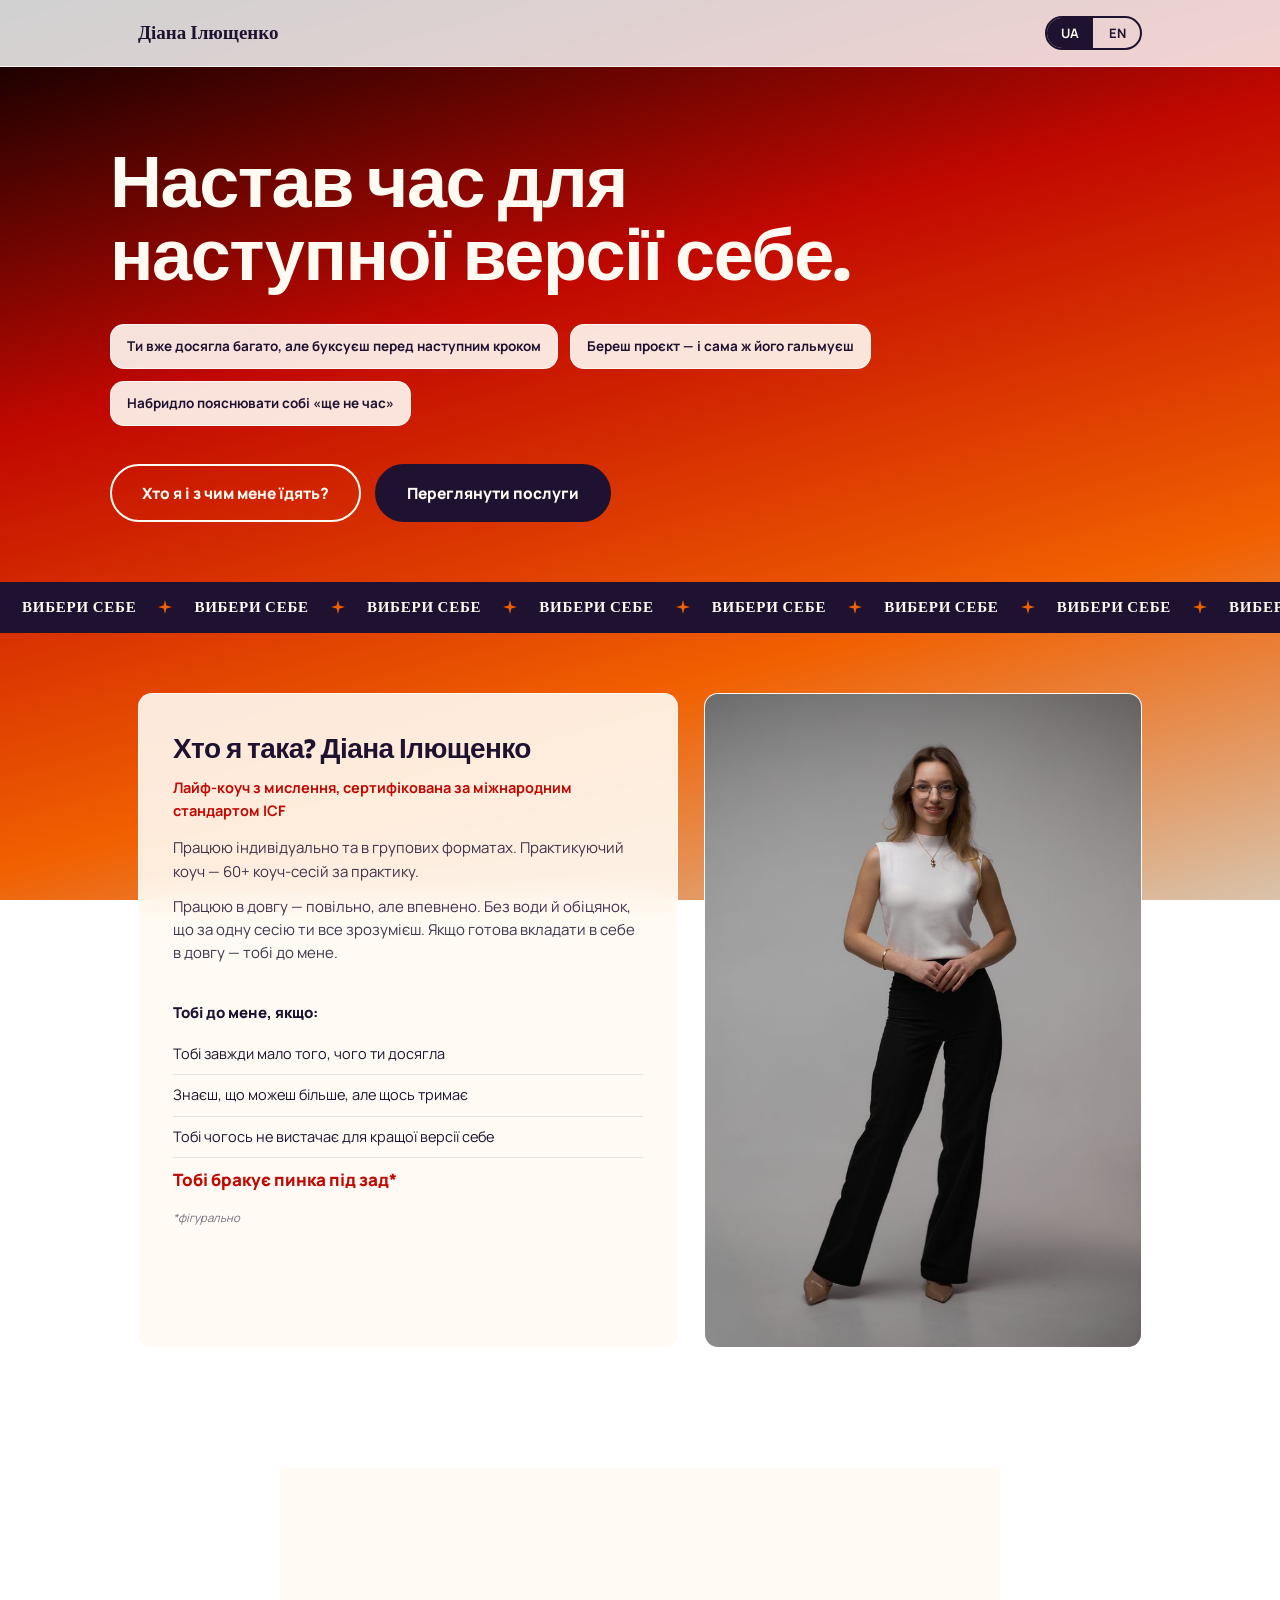
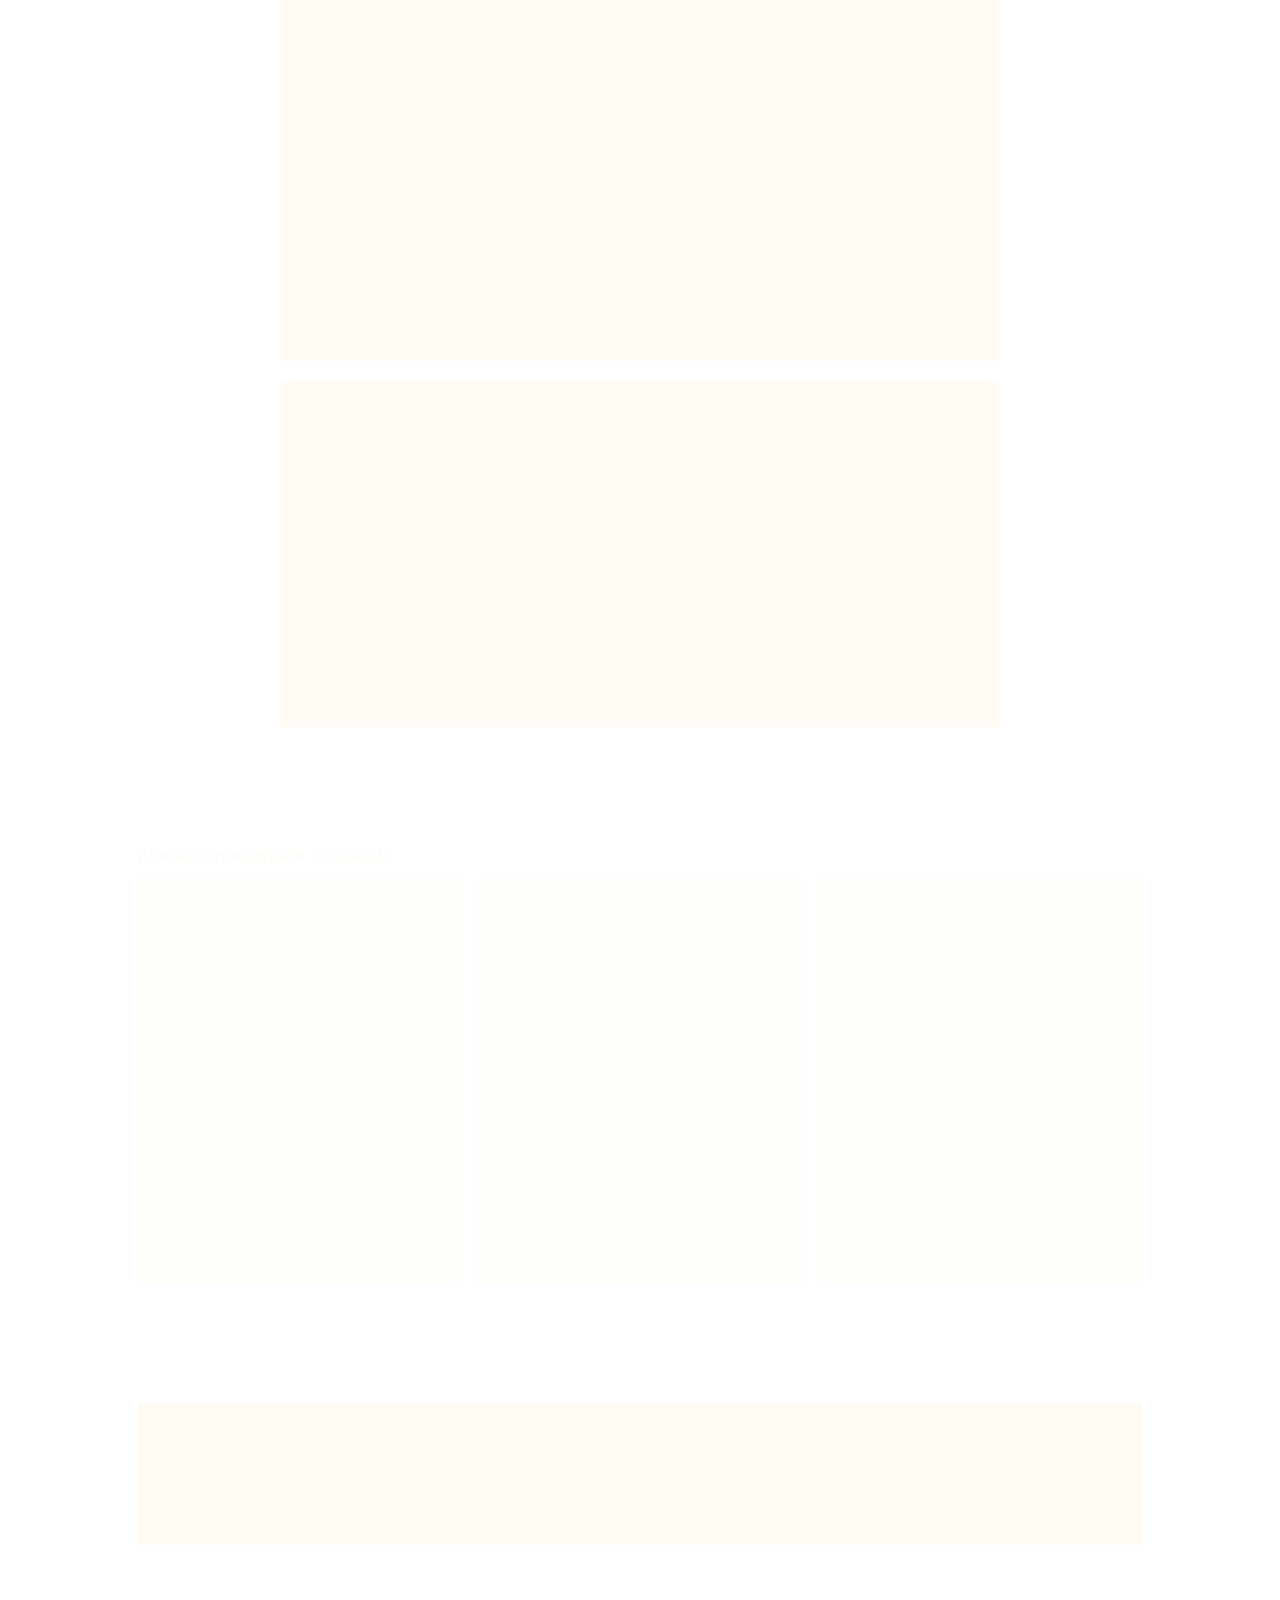
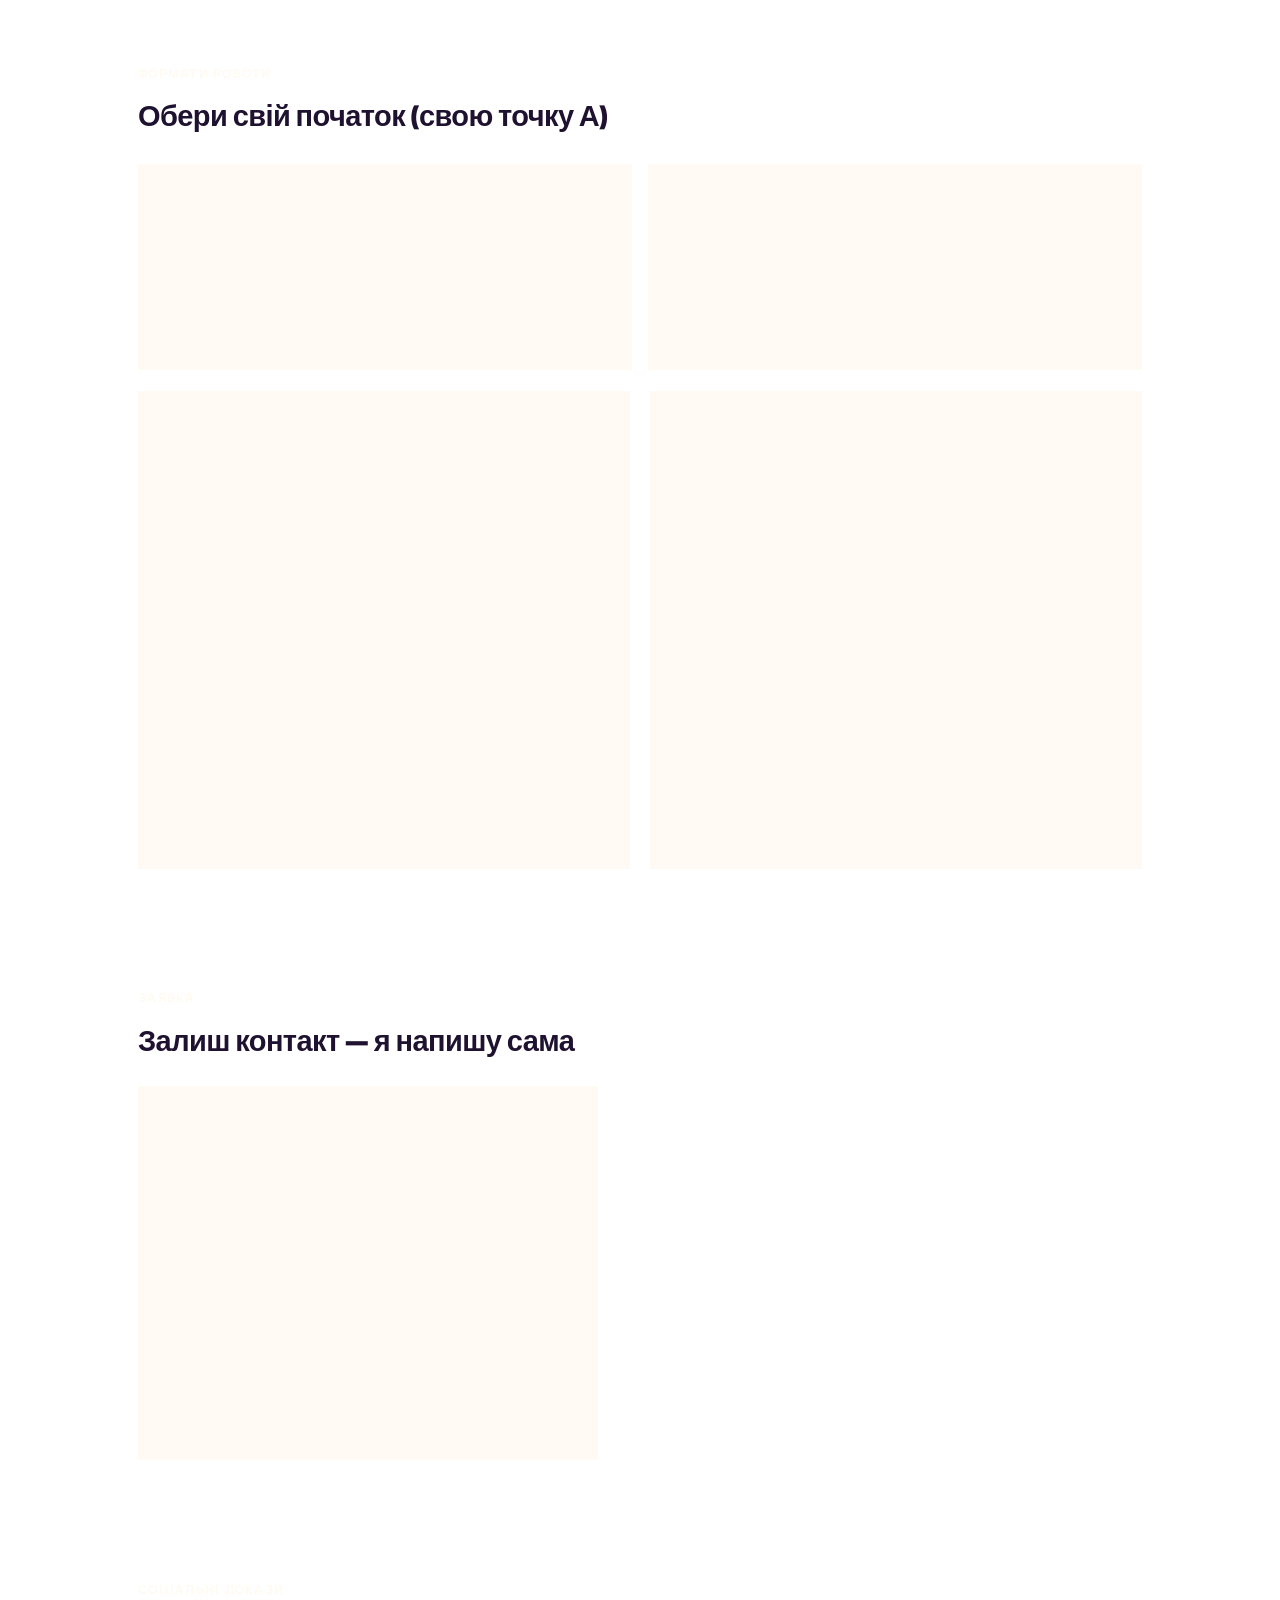
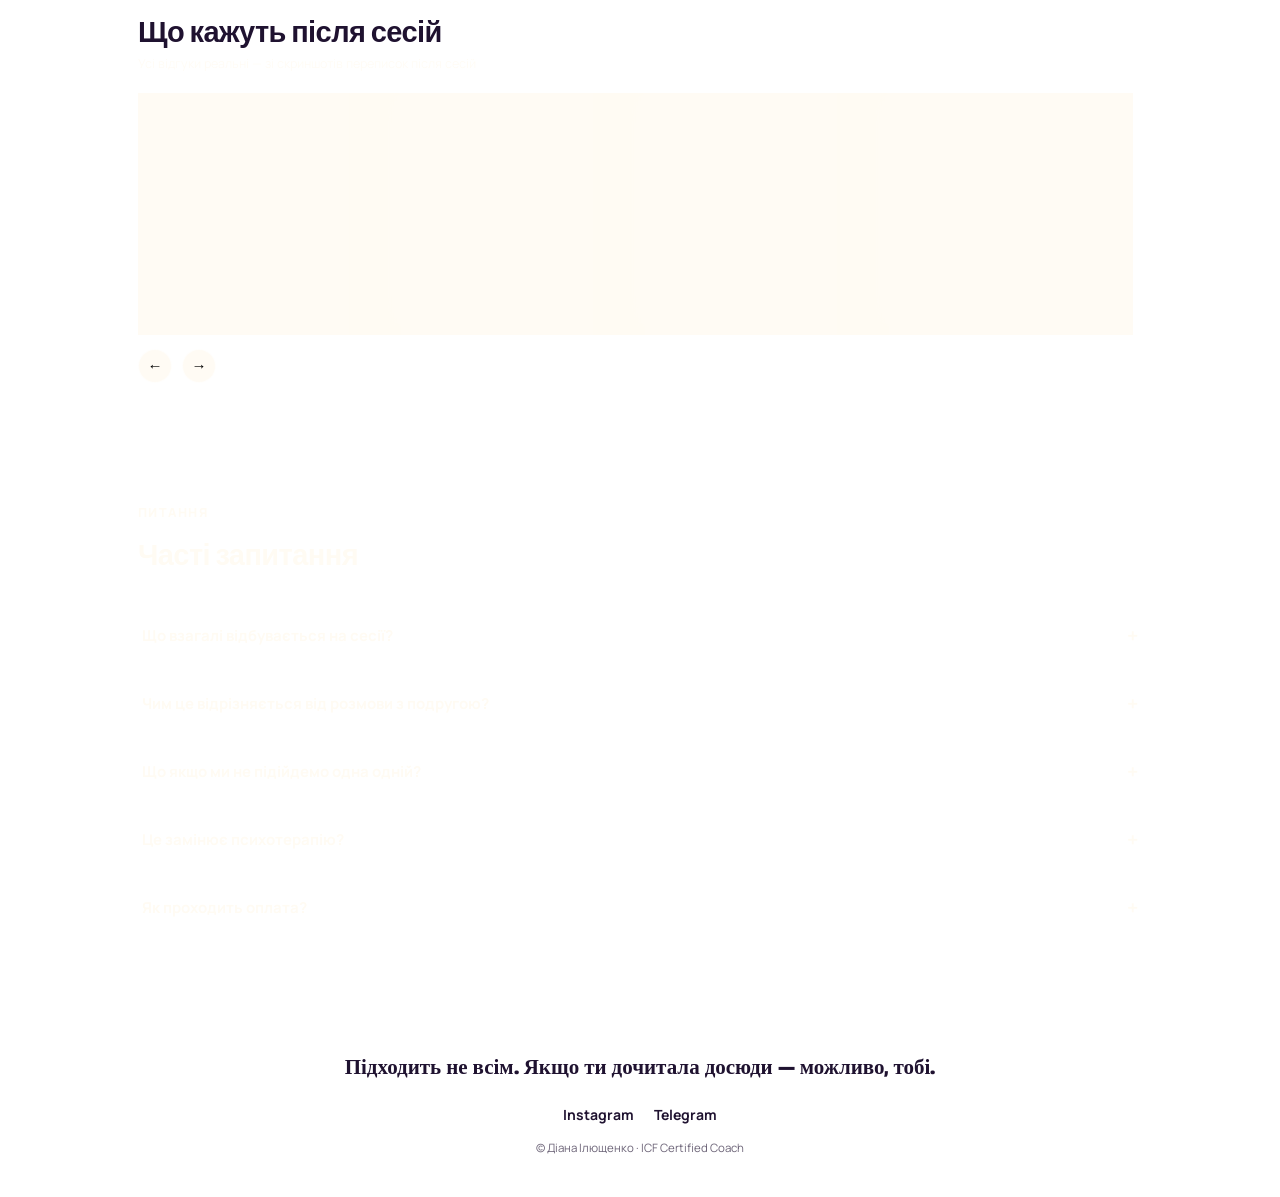
==== index.html @ f5b94561 "Add files via upload" ====
<!DOCTYPE html>
<html lang="uk">
<head>
<meta charset="UTF-8">
<meta name="viewport" content="width=device-width, initial-scale=1.0">
<title>Діана Ілющенко — лайф-коуч (ICF) | коучинг мислення</title>
<meta name="description" content="Діана Ілющенко — сертифікований за стандартом ICF лайф-коуч з мислення. Персональні сесії та майстермайнди онлайн. Настав час для наступної версії себе.">
<link rel="canonical" href="https://dianailiushchenko.com/">
<meta property="og:type" content="website">
<meta property="og:title" content="Діана Ілющенко — лайф-коуч (ICF)">
<meta property="og:description" content="Коучинг мислення. Персональні сесії та майстермайнди онлайн. Настав час для наступної версії себе.">
<meta property="og:url" content="https://dianailiushchenko.com/">
<meta property="og:image" content="https://dianailiushchenko.com/images/diana.jpg">
<meta property="og:locale" content="uk_UA">
<meta name="twitter:card" content="summary_large_image">
<link rel="icon" href="data:image/svg+xml,%3Csvg xmlns='http://www.w3.org/2000/svg' viewBox='0 0 100 100'%3E%3Crect width='100' height='100' rx='22' fill='%23E85002'/%3E%3Ctext x='50' y='68' font-family='Georgia,serif' font-size='58' font-weight='700' fill='%23FFFBF3' text-anchor='middle'%3ED%3C/text%3E%3C/svg%3E">
<link rel="preconnect" href="https://fonts.googleapis.com">
<link rel="preconnect" href="https://fonts.gstatic.com" crossorigin>
<link href="https://fonts.googleapis.com/css2?family=Bricolage+Grotesque:opsz,wght@12..96,500;12..96,700;12..96,800&family=Manrope:wght@400;500;600;700;800&family=Caveat:wght@600&display=swap" rel="stylesheet">
<link rel="stylesheet" href="style.css?v=1">

<!-- ============ Google Analytics 4 ============
     Заміни G-XXXXXXXXXX на свій Measurement ID (див. README.md), потім прибери огортання коментарем. -->
<!--
<script async src="https://www.googletagmanager.com/gtag/js?id=G-XXXXXXXXXX"></script>
<script>
  window.dataLayer = window.dataLayer || [];
  function gtag(){dataLayer.push(arguments);}
  gtag('js', new Date());
  gtag('config', 'G-XXXXXXXXXX');
</script>
-->
</head>
<body>
<div class="bg-fixed"></div>

<header>
  <nav>
    <div class="logo">Діана Ілющенко</div>
    <div class="lang-toggle">
      <button data-lang="ua" class="active">UA</button>
      <button data-lang="en">EN</button>
    </div>
  </nav>
</header>

<section class="hero">
  <div class="hero-inner">
    <h1 class="hero-title" data-i18n="heroTitle"></h1>
    <div class="sticker-row">
      <div class="sticker glass" data-i18n="stick1"></div>
      <div class="sticker glass" data-i18n="stick2"></div>
      <div class="sticker glass" data-i18n="stick3"></div>
    </div>
    <div class="cta-row">
      <a href="#about" class="cta ghost" data-i18n="heroCtaGhost"></a>
      <a href="#pricing" class="cta" data-i18n="heroCta"></a>
    </div>
  </div>
</section>

<div class="marquee">
  <div class="marquee-track">
    <span>ВИБЕРИ СЕБЕ</span><svg class="dot" viewBox="0 0 20 20"><path d="M10 0L12 8L20 10L12 12L10 20L8 12L0 10L8 8Z" fill="currentColor"/></svg><span>ВИБЕРИ СЕБЕ</span><svg class="dot" viewBox="0 0 20 20"><path d="M10 0L12 8L20 10L12 12L10 20L8 12L0 10L8 8Z" fill="currentColor"/></svg><span>ВИБЕРИ СЕБЕ</span><svg class="dot" viewBox="0 0 20 20"><path d="M10 0L12 8L20 10L12 12L10 20L8 12L0 10L8 8Z" fill="currentColor"/></svg><span>ВИБЕРИ СЕБЕ</span><svg class="dot" viewBox="0 0 20 20"><path d="M10 0L12 8L20 10L12 12L10 20L8 12L0 10L8 8Z" fill="currentColor"/></svg><span>ВИБЕРИ СЕБЕ</span><svg class="dot" viewBox="0 0 20 20"><path d="M10 0L12 8L20 10L12 12L10 20L8 12L0 10L8 8Z" fill="currentColor"/></svg><span>ВИБЕРИ СЕБЕ</span><svg class="dot" viewBox="0 0 20 20"><path d="M10 0L12 8L20 10L12 12L10 20L8 12L0 10L8 8Z" fill="currentColor"/></svg>
    <span>ВИБЕРИ СЕБЕ</span><svg class="dot" viewBox="0 0 20 20"><path d="M10 0L12 8L20 10L12 12L10 20L8 12L0 10L8 8Z" fill="currentColor"/></svg><span>ВИБЕРИ СЕБЕ</span><svg class="dot" viewBox="0 0 20 20"><path d="M10 0L12 8L20 10L12 12L10 20L8 12L0 10L8 8Z" fill="currentColor"/></svg><span>ВИБЕРИ СЕБЕ</span><svg class="dot" viewBox="0 0 20 20"><path d="M10 0L12 8L20 10L12 12L10 20L8 12L0 10L8 8Z" fill="currentColor"/></svg><span>ВИБЕРИ СЕБЕ</span><svg class="dot" viewBox="0 0 20 20"><path d="M10 0L12 8L20 10L12 12L10 20L8 12L0 10L8 8Z" fill="currentColor"/></svg><span>ВИБЕРИ СЕБЕ</span><svg class="dot" viewBox="0 0 20 20"><path d="M10 0L12 8L20 10L12 12L10 20L8 12L0 10L8 8Z" fill="currentColor"/></svg><span>ВИБЕРИ СЕБЕ</span><svg class="dot" viewBox="0 0 20 20"><path d="M10 0L12 8L20 10L12 12L10 20L8 12L0 10L8 8Z" fill="currentColor"/></svg>
  </div>

</div>

<section id="about">
  <div class="wrap about-grid">
    <div class="about-card glass reveal">
      <h2 data-i18n="aboutTitle"></h2>
      <div class="role" data-i18n="aboutRole"></div>
      <p data-i18n="aboutBody1"></p>
      <p data-i18n="aboutBody2"></p>
      <div class="who-intro" data-i18n="whoIntro"></div>
      <ul class="who-list">
        <li data-i18n="who1"></li>
        <li data-i18n="who2"></li>
        <li data-i18n="who3"></li>
        <li class="who-punch" data-i18n="who4"></li>
      </ul>
      <div class="who-footnote" data-i18n="whoFootnote"></div>
    </div>
    <div class="photo-frame glass reveal"><img loading="lazy" src="images/diana.jpg" alt="Діана Ілющенко"></div>
  </div>
</section>

<section>
  <div class="wrap">
    <div class="manifesto glass reveal">
      <div class="label" data-i18n="manifestoLabel"></div>
      <p data-i18n="manifestoP1"></p>
      <p data-i18n="manifestoP2"></p>
      <p data-i18n="manifestoP3"></p>
      <p class="q" data-i18n="manifestoQ"></p>
      <div class="cta-wrap"><a href="#pricing" class="cta" data-i18n="manifestoCta"></a></div>
    </div>
    <div class="manifesto glass reveal" style="margin-top:20px;">
      <div class="label" data-i18n="mmManifestoLabel"></div>
      <p data-i18n="mmManifestoP1"></p>
      <p class="q" data-i18n="mmManifestoQ"></p>
      <div class="cta-wrap"><a href="#pricing" class="cta" data-i18n="mmManifestoCta"></a></div>
    </div>
  </div>
</section>

<section>
  <div class="wrap">
    <div class="kicker on-gradient reveal" data-i18n="benefitsKicker"></div>
    <div class="benefit-grid">
      <div class="benefit glass reveal">
        <div class="benefit-photo"><img class="benefit-photo-inner" loading="lazy" src="images/benefit-1.jpg" alt=""></div>
        <div class="benefit-text"><h3 data-i18n="b1Title"></h3><p data-i18n="b1Body"></p></div>
      </div>
      <div class="benefit glass reveal">
        <div class="benefit-photo"><img class="benefit-photo-inner" loading="lazy" src="images/benefit-2.jpg" alt=""></div>
        <div class="benefit-text"><h3 data-i18n="b2Title"></h3><p data-i18n="b2Body"></p></div>
      </div>
      <div class="benefit glass reveal">
        <div class="benefit-photo"><img class="benefit-photo-inner" loading="lazy" src="images/benefit-3.jpg" alt=""></div>
        <div class="benefit-text"><h3 data-i18n="b3Title"></h3><p data-i18n="b3Body"></p></div>
      </div>
    </div>
  </div>
</section>

<section>
  <div class="wrap">
    <div class="stat-block glass reveal">
      <div class="stat-num">87%</div>
      <div>
        <div class="stat-text" data-i18n="statText"></div>
        <a class="stat-source" data-i18n="statSource" href="https://coachingfederation.org/blog/coaching-statistics-the-roi-of-coaching-in-2024/" target="_blank" rel="noopener"></a>
      </div>
    </div>
  </div>
</section>

<section id="pricing">
  <div class="wrap">
    <div class="kicker on-gradient reveal" data-i18n="offersKicker"></div>
    <h2 class="reveal" style="font-size:29px;margin-bottom:24px;color:var(--ink);" data-i18n="offersTitle"></h2>

    <div class="banner-row">
      <div class="intro-banner glass reveal">
        <span class="tier-badge" data-i18n="hotBadge"></span>
        <div class="big"><span class="old-price">$100</span><span class="today-price" data-i18n="sessionHotPrice"></span></div>
        <div class="small" data-i18n="introSmall"></div>
        <div class="banner-btns">
          <a href="https://secure.wayforpay.com/button/bca2d282b2a4a" target="_blank" class="cta" style="padding:11px 20px;font-size:13.5px;" data-i18n="payCta"></a>
          <a href="https://t.me/Diana_Iliushchenko?text=Привіт!%20Хочу%20записатись%20на%20персональну%20сесію" target="_blank" class="cta ghost" style="padding:11px 20px;font-size:13.5px;border-color:var(--ink);color:var(--ink);" data-i18n="tgCta"></a>
        </div>
      </div>
      <div class="intro-banner glass reveal">
        <span class="tier-badge" data-i18n="hotBadge"></span>
        <div class="big"><span class="old-price">$35</span><span class="today-price" data-i18n="mmHotPrice"></span></div>
        <div class="small" data-i18n="mmIntroSmall"></div>
        <div class="banner-btns">
          <a href="https://secure.wayforpay.com/button/be2de0bc85c21" target="_blank" class="cta" style="padding:11px 20px;font-size:13.5px;" data-i18n="payCta"></a>
          <a href="https://t.me/Diana_Iliushchenko?text=Привіт!%20Хочу%20приєднатись%20до%20майстермайнду" target="_blank" class="cta ghost" style="padding:11px 20px;font-size:13.5px;border-color:var(--ink);color:var(--ink);" data-i18n="tgCta"></a>
        </div>
      </div>
    </div>

    <div class="offers">
      <div class="card glass reveal">
        <h3 data-i18n="sessionTitle"></h3>
        <div class="price" data-i18n="sessionPrice"></div>
        <p class="desc" data-i18n="sessionDesc"></p>
        <ul><li data-i18n="sessionLi1"></li></ul>
        <div class="kicker" style="margin-bottom:6px;" data-i18n="tariffsLabel"></div>
        <div class="tier-list">
          <div class="tier-row"><div class="lbl" data-i18n="tier1Label"></div><div class="v"><span class="amt">$100</span></div></div>
          <div class="tier-row"><div class="lbl" data-i18n="tier2Label"></div><div class="v"><span class="amt">$75</span><span class="save" data-i18n="save60"></span></div></div>
          <div class="tier-row"><div class="lbl" data-i18n="tier3Label"></div><div class="v"><span class="amt">$67</span><span class="save" data-i18n="save3m"></span></div></div>
        </div>
        <a href="#apply" class="cta" data-i18n="sessionCta"></a>
      </div>
      <div class="card glass reveal">
        <h3 data-i18n="mmTitle"></h3>
        <div class="price" data-i18n="mmPrice"></div>
        <p class="desc" data-i18n="mmDesc"></p>
        <ul><li data-i18n="mmLi1"></li><li data-i18n="mmLi2"></li></ul>
        <div class="kicker" style="margin-bottom:6px;" data-i18n="mmTariffsLabel"></div>
        <div class="tier-list">
          <div class="tier-row"><div class="lbl" data-i18n="mmTier1Label"></div><div class="v"><span class="amt">$35</span></div></div>
          <div class="tier-row"><div class="lbl" data-i18n="mmTier2Label"></div><div class="v"><span class="amt">$30</span><span class="save" data-i18n="mmSave"></span></div></div>
        </div>
        <a href="#apply" class="cta" data-i18n="mmCta"></a>
      </div>
    </div>
  </div>
</section>

<section id="apply">
  <div class="wrap">
    <div class="kicker on-gradient reveal" data-i18n="applyKicker"></div>
    <h2 class="reveal" style="font-size:29px;margin-bottom:22px;color:var(--ink);" data-i18n="applyTitle"></h2>
    <div class="glass reveal" style="padding:32px;max-width:460px;" id="applyWrap">
      <form id="applyForm">
        <div class="field-group"><label data-i18n="fieldName"></label><input type="text" id="fName" required placeholder="Ім'я та прізвище"></div>
        <div class="field-group"><label data-i18n="fieldPhone"></label><input type="tel" id="fPhone" required placeholder="+380..."></div>
        <div class="field-group"><label data-i18n="fieldTg"></label><input type="text" id="fTg" required placeholder="@username"></div>
        <button type="submit" class="cta" style="width:100%;text-align:center;display:block;box-sizing:border-box;border:none;cursor:pointer;" data-i18n="applySubmit"></button>
      </form>
      <div id="applyThanks" style="display:none;text-align:center;padding:20px 0;">
        <div style="font-size:20px;font-weight:800;margin-bottom:8px;" data-i18n="thanksTitle"></div>
        <div style="font-size:14px;opacity:.8;" data-i18n="thanksBody"></div>
      </div>
    </div>
  </div>
</section>

<section>
  <div class="wrap">
    <div class="kicker on-gradient reveal" data-i18n="testiKicker"></div>
    <h2 class="reveal" style="font-size:29px;margin-bottom:8px;color:var(--ink);" data-i18n="testiTitle"></h2>
    <div class="testi-note" data-i18n="testiNote"></div>
    <div class="testi-scroll" id="testiScroll">
      <div class="testi-card reveal"><div class="stars">★★★★★</div><div class="quote" data-i18n="q1"></div><div class="verified" data-i18n="verified"></div></div>
      <div class="testi-card reveal"><div class="stars">★★★★★</div><div class="quote" data-i18n="q2"></div><div class="verified" data-i18n="verified"></div></div>
      <div class="testi-card reveal"><div class="stars">★★★★★</div><div class="quote" data-i18n="q3"></div><div class="verified" data-i18n="verified"></div></div>
      <div class="testi-card reveal"><div class="stars">★★★★★</div><div class="quote" data-i18n="q4"></div><div class="verified" data-i18n="verified"></div></div>
      <div class="testi-card reveal"><div class="stars">★★★★★</div><div class="quote" data-i18n="q5"></div><div class="verified" data-i18n="verified"></div></div>
      <div class="testi-card reveal"><div class="stars">★★★★★</div><div class="quote" data-i18n="q6"></div><div class="verified" data-i18n="verified"></div></div>
    </div>
    <div class="testi-nav">
      <button id="testiPrev">←</button>
      <button id="testiNext">→</button>
    </div>
  </div>
</section>

<section>
  <div class="wrap">
    <div class="kicker on-gradient reveal" data-i18n="faqKicker"></div>
    <h2 class="reveal" style="font-size:29px;margin-bottom:22px;color:var(--paper);" data-i18n="faqTitle"></h2>
    <div class="faq-item reveal"><div class="faq-q"><span data-i18n="faq1q"></span><span class="faq-plus">+</span></div><div class="faq-a" data-i18n="faq1a"></div></div>
    <div class="faq-item reveal"><div class="faq-q"><span data-i18n="faq2q"></span><span class="faq-plus">+</span></div><div class="faq-a" data-i18n="faq2a"></div></div>
    <div class="faq-item reveal"><div class="faq-q"><span data-i18n="faq3q"></span><span class="faq-plus">+</span></div><div class="faq-a" data-i18n="faq3a"></div></div>
    <div class="faq-item reveal"><div class="faq-q"><span data-i18n="faq4q"></span><span class="faq-plus">+</span></div><div class="faq-a" data-i18n="faq4a"></div></div>
    <div class="faq-item reveal"><div class="faq-q"><span data-i18n="faq5q"></span><span class="faq-plus">+</span></div><div class="faq-a" data-i18n="faq5a"></div></div>
  </div>
</section>

<footer>
  <div class="wrap">
    <div class="footer-line" data-i18n="footerLine"></div>
    <div class="footer-links">
      <a href="https://instagram.com/diana.iliushchenko_" target="_blank">Instagram</a>
      <a href="#" data-i18n="footerTelegram"></a>
    </div>
    <div class="footer-small" data-i18n="footerSmall"></div>
  </div>
</footer>

<script src="script.js?v=1" defer></script>
</body>
</html>
---- style.css ----
:root{
    --orange:#E85002; --orange2:#F16001; --deep-red:#C10801; --sand:#D9C3AB;
    --ink:#1F1230; --paper:#FFFBF3;
    --glass:rgba(255,251,243,0.90); --glass-border:rgba(255,255,255,0.7);
    --rose-deep:#C10801;
  }
  *{box-sizing:border-box;margin:0;padding:0;}
  html{scroll-behavior:smooth;}
  body{
    color:var(--ink);font-family:'Manrope',sans-serif;line-height:1.55;position:relative;
  }
  h1,h2,h3,.display{font-family:'Bricolage Grotesque',sans-serif;font-weight:800;letter-spacing:-0.02em;}
  .hand{font-family:'Caveat',cursive;font-weight:600;}
  .wrap{max-width:1060px;margin:0 auto;padding:0 28px;}
  a{color:inherit;text-decoration:none;}
  .glass{background:var(--glass);backdrop-filter:blur(18px);-webkit-backdrop-filter:blur(18px);border:1px solid var(--glass-border);border-radius:14px;}

  header{position:sticky;top:0;z-index:60;background:rgba(255,255,255,.82);backdrop-filter:blur(10px);border-bottom:1px solid var(--glass-border);}
  nav{display:flex;align-items:center;justify-content:space-between;padding:16px 28px;max-width:1060px;margin:0 auto;}
  .logo{font-family:'Bricolage Grotesque';font-size:19px;font-weight:800;}
  .lang-toggle{display:flex;gap:2px;border:2px solid var(--ink);border-radius:20px;overflow:hidden;}
  .lang-toggle button{background:none;border:none;font-family:'Manrope';font-size:13px;font-weight:700;padding:6px 14px;cursor:pointer;color:var(--ink);}
  .lang-toggle button.active{background:var(--ink);color:var(--paper);}

  section{padding:60px 0;}
  .kicker{font-size:12.5px;letter-spacing:.1em;text-transform:uppercase;color:var(--rose-deep);font-weight:800;margin-bottom:12px;}
  .kicker.on-gradient{color:var(--paper);}
  .bg-fixed{position:fixed;inset:0;z-index:-1;
    background:linear-gradient(165deg,#000000 0%,var(--deep-red) 35%,var(--orange2) 70%,var(--sand) 100%);}
  .reveal{opacity:0;transform:translateY(20px);transition:opacity .6s ease,transform .6s ease;}
  .reveal.in{opacity:1;transform:translateY(0);}

  .hero{padding:80px 28px 60px;position:relative;overflow:hidden;}
  .hero-inner{max-width:1060px;margin:0 auto;}
  h1.hero-title{color:#FFF6FA;color:var(--paper);font-size:clamp(40px,7.5vw,72px);line-height:1.02;max-width:760px;opacity:0;animation:rise .7s .1s forwards;}
  .sticker-row{display:flex;flex-wrap:wrap;gap:12px;margin-top:30px;opacity:0;animation:rise .7s .3s forwards;}
  .sticker{padding:11px 16px;font-weight:700;font-size:13.5px;color:var(--ink);}
  .cta-row{display:flex;align-items:center;gap:14px;margin-top:38px;flex-wrap:wrap;opacity:0;animation:rise .7s .45s forwards;}
  .cta{display:inline-block;background:var(--ink);color:var(--paper);padding:15px 30px;border-radius:30px;font-weight:800;font-size:15.5px;border:2px solid var(--ink);transition:.2s;}
  .cta:hover{background:var(--paper);color:var(--ink);}
  .cta.ghost{background:transparent;color:var(--paper);border-color:var(--paper);}
  .cta.ghost:hover{background:var(--paper);color:var(--ink);}
  @keyframes rise{from{opacity:0;transform:translateY(14px);}to{opacity:1;transform:translateY(0);}}

  .about-grid{display:grid;grid-template-columns:1.05fr 0.85fr;gap:26px;}
  .about-card{padding:34px;}
  .about-card h2{font-size:28px;margin-bottom:6px;}
  .about-card .role{font-weight:700;color:var(--rose-deep);font-size:14.5px;margin-bottom:14px;}
  .about-card p{color:var(--ink);opacity:.85;font-size:15px;margin-bottom:12px;}
  .who-intro{font-weight:800;font-size:15px;margin-top:36px;margin-bottom:10px;}
  .who-list{list-style:none;}
  .who-list li{font-size:14.5px;padding:9px 0;border-top:1px solid rgba(31,18,48,.1);}
  .who-list li:first-child{border-top:none;}
  .who-list li.who-punch{font-size:17px;font-weight:800;color:var(--rose-deep);}
  .who-footnote{font-size:11.5px;opacity:.6;margin-top:6px;font-style:italic;}
  .photo-frame{overflow:hidden;}
  .photo-frame img{width:100%;height:100%;object-fit:cover;object-position:center 12%;display:block;}

  .manifesto{padding:40px;max-width:720px;margin:0 auto;}
  .manifesto .label{font-weight:800;font-size:13.5px;text-transform:uppercase;letter-spacing:.08em;color:var(--rose-deep);margin-bottom:16px;}
  .manifesto p{font-size:18px;line-height:1.65;max-width:640px;}
  .manifesto p + p{margin-top:14px;}
  .manifesto strong{color:var(--rose-deep);}
  .manifesto .q{font-family:'Bricolage Grotesque';font-weight:700;font-size:23px;color:var(--rose-deep);margin-top:18px;}
  .manifesto .cta-wrap{text-align:center;margin-top:24px;}

  .benefit-grid{display:grid;grid-template-columns:repeat(3,1fr);gap:16px;}
  .marquee{background:var(--ink);overflow:hidden;padding:14px 0;}
  .marquee-track{display:flex;align-items:center;width:max-content;animation:marqueeMove 70s linear infinite;}
  .marquee-track span{color:var(--paper);font-family:'Bricolage Grotesque';font-weight:800;font-size:15px;text-transform:uppercase;letter-spacing:.05em;padding:0 22px;white-space:nowrap;}
  .marquee-track .dot{width:14px;height:14px;color:var(--orange2);flex-shrink:0;}
  @keyframes marqueeMove{from{transform:translateX(0);}to{transform:translateX(-50%);}}

  .benefit{padding:0;overflow:hidden;position:relative;}
  .benefit-photo{aspect-ratio:4/5;overflow:hidden;position:relative;background:rgba(255,255,255,.4);}
  .benefit-photo::after{content:'';position:absolute;inset:0;background:linear-gradient(to top,rgba(15,10,8,.94) 0%,rgba(15,10,8,.65) 55%,transparent 88%);}
  .benefit-photo-inner{position:absolute;inset:-15% 0;width:100%;height:130%;object-fit:cover;display:block;z-index:0;}
  .benefit-text{position:absolute;left:0;right:0;bottom:0;padding:18px 20px 20px;z-index:1;}
  .benefit-text h3{font-size:18px;margin-bottom:6px;color:var(--paper);}
  .benefit-text p{font-size:13px;color:var(--paper);opacity:.92;}

  .testi-card{flex-shrink:0;width:230px;background:var(--glass);backdrop-filter:blur(14px);border:1px solid var(--glass-border);border-radius:14px;padding:22px;box-shadow:0 8px 22px rgba(0,0,0,.15);scroll-snap-align:start;display:flex;flex-direction:column;}
  .testi-card .stars{color:var(--rose-deep);font-size:14px;margin-bottom:10px;letter-spacing:2px;}
  .testi-card .quote{font-size:13.5px;line-height:1.55;color:var(--ink);flex:1;}
  .testi-card .verified{font-size:10.5px;opacity:.6;margin-top:14px;font-weight:700;text-transform:uppercase;letter-spacing:.04em;}
  .testi-note{font-size:12.5px;opacity:.8;margin:-10px 0 20px;color:var(--paper);}
  .old-price{text-decoration:line-through;opacity:.55;font-size:15px;margin-right:8px;}
  .today-price{color:var(--deep-red);font-weight:800;}
  .banner-btns{display:flex;gap:10px;margin-top:14px;flex-wrap:wrap;}

  .faq-item{border-top:1px solid rgba(255,255,255,.3);padding:18px 4px;}
  .faq-item:first-child{border-top:none;}
  .faq-q{display:flex;justify-content:space-between;align-items:center;cursor:pointer;font-weight:700;font-size:15px;color:var(--paper);gap:14px;}
  .faq-plus{font-size:20px;color:var(--paper);transition:transform .3s;flex-shrink:0;}
  .faq-item.open .faq-plus{transform:rotate(45deg);}
  .faq-a{max-height:0;overflow:hidden;transition:max-height .35s ease;font-size:14px;line-height:1.6;color:var(--paper);opacity:.85;}
  .faq-item.open .faq-a{max-height:200px;margin-top:12px;}

  .stat-block{display:flex;align-items:center;gap:28px;padding:34px 38px;flex-wrap:wrap;}
  .stat-num{font-family:'Bricolage Grotesque';font-size:64px;font-weight:800;color:var(--rose-deep);line-height:1;}
  .stat-text{font-size:15px;max-width:420px;}
  .stat-source{font-size:11.5px;opacity:.75;margin-top:4px;text-decoration:underline;cursor:pointer;}

  .banner-row{display:grid;grid-template-columns:1fr 1fr;gap:16px;margin-bottom:22px;}
  .intro-banner{padding:22px 26px;}
  .intro-banner .big{font-family:'Bricolage Grotesque';font-weight:800;font-size:28px;}
  .intro-banner .small{opacity:.75;font-size:12.5px;margin-top:3px;line-height:1.4;}
  .tier-badge{font-size:11px;font-weight:800;text-transform:uppercase;letter-spacing:.06em;background:var(--ink);color:var(--paper);padding:4px 10px;border-radius:12px;display:inline-block;margin-bottom:8px;}

  .offers{display:grid;grid-template-columns:1fr 1fr;gap:20px;}
  .card{padding:28px;}
  .card h3{font-size:21px;margin-bottom:6px;}
  .price{font-size:15px;color:var(--rose-deep);font-weight:800;margin-bottom:14px;}
  .card p.desc{opacity:.8;font-size:14px;margin-bottom:16px;}
  .card ul{list-style:none;margin-bottom:18px;}
  .card li{font-size:13.5px;opacity:.8;padding-left:16px;position:relative;margin-bottom:6px;}
  .card li::before{content:'—';position:absolute;left:0;color:var(--rose-deep);}
  .card .cta{padding:12px 22px;font-size:14px;}
  .tier-list{margin-bottom:18px;}
  .tier-row{display:flex;justify-content:space-between;align-items:flex-start;padding:10px 0;border-top:1px solid rgba(31,18,48,.1);}
  .tier-row:first-child{border-top:none;}
  .tier-row .lbl{font-size:13px;font-weight:700;}
  .tier-row .lbl em{display:block;font-style:normal;font-weight:500;opacity:.6;font-size:11.5px;}
  .tier-row .v{text-align:right;}
  .tier-row .v .amt{font-family:'Bricolage Grotesque';font-weight:800;font-size:17px;color:var(--rose-deep);}
  .tier-row .v .save{display:block;font-size:10.5px;opacity:.65;}

  .field-group{margin-bottom:16px;}
  .field-group label{display:block;font-size:12.5px;font-weight:700;margin-bottom:6px;opacity:.7;}
  .field-group input{width:100%;padding:12px 14px;border-radius:8px;border:1px solid rgba(31,18,48,.15);background:rgba(255,255,255,.6);font-family:'Manrope';font-size:14px;color:var(--ink);}
  .field-group input::placeholder{color:rgba(31,18,48,.4);}
  .apply-note{font-size:11.5px;opacity:.6;margin-top:14px;text-align:center;line-height:1.5;}

  .testi-scroll{display:flex;gap:14px;overflow-x:auto;scroll-snap-type:x mandatory;padding-bottom:8px;}
  .testi-slot{width:190px;height:230px;flex-shrink:0;scroll-snap-align:start;border-radius:12px;overflow:hidden;display:flex;align-items:center;justify-content:center;}
  .testi-slot img{max-width:100%;max-height:100%;object-fit:contain;display:block;}
  .testi-nav{display:flex;gap:10px;margin-top:14px;}
  .testi-nav button{width:34px;height:34px;border-radius:50%;border:1px solid var(--glass-border);background:var(--glass);cursor:pointer;font-size:15px;}

  footer{padding:50px 0 40px;text-align:center;}
  .footer-line{font-family:'Bricolage Grotesque';font-weight:800;font-size:21px;color:var(--ink);margin-bottom:20px;}
  .footer-links{display:flex;gap:20px;justify-content:center;font-weight:700;font-size:14px;margin-bottom:14px;color:var(--ink);}
  .footer-small{font-size:11.5px;color:var(--ink);opacity:.65;}

  @media(max-width:760px){
    .about-grid,.offers,.benefit-grid,.banner-row{grid-template-columns:1fr;}
    .hero{padding:56px 20px 50px;}
    .wrap{padding:0 20px;}
    nav{padding:14px 20px;}
    .photo-frame{aspect-ratio:3/4;}
    .manifesto{padding:26px;}
    .stat-block{flex-direction:column;text-align:center;justify-content:center;}
  }

/* ---- Fine mobile tuning (375 / 390 / 428 px) ---- */
@media(max-width:430px){
  section{padding:46px 0;}
  .hero{padding:46px 18px 40px;}
  h1.hero-title{font-size:clamp(30px,8.6vw,40px);}
  .sticker-row{gap:9px;margin-top:24px;}
  .sticker{font-size:12.5px;padding:10px 13px;}
  .cta-row{gap:12px;margin-top:30px;}
  .about-card{padding:26px;}
  .about-card h2{font-size:24px;}
  .manifesto p{font-size:16.5px;}
  .manifesto .q{font-size:20px;}
  .stat-num{font-size:48px;}
  .intro-banner .big{font-size:24px;}
  .card{padding:24px;}
  .card h3{font-size:19px;}
  .cta{padding:13px 24px;font-size:14.5px;}
  .footer-links{flex-wrap:wrap;}
}
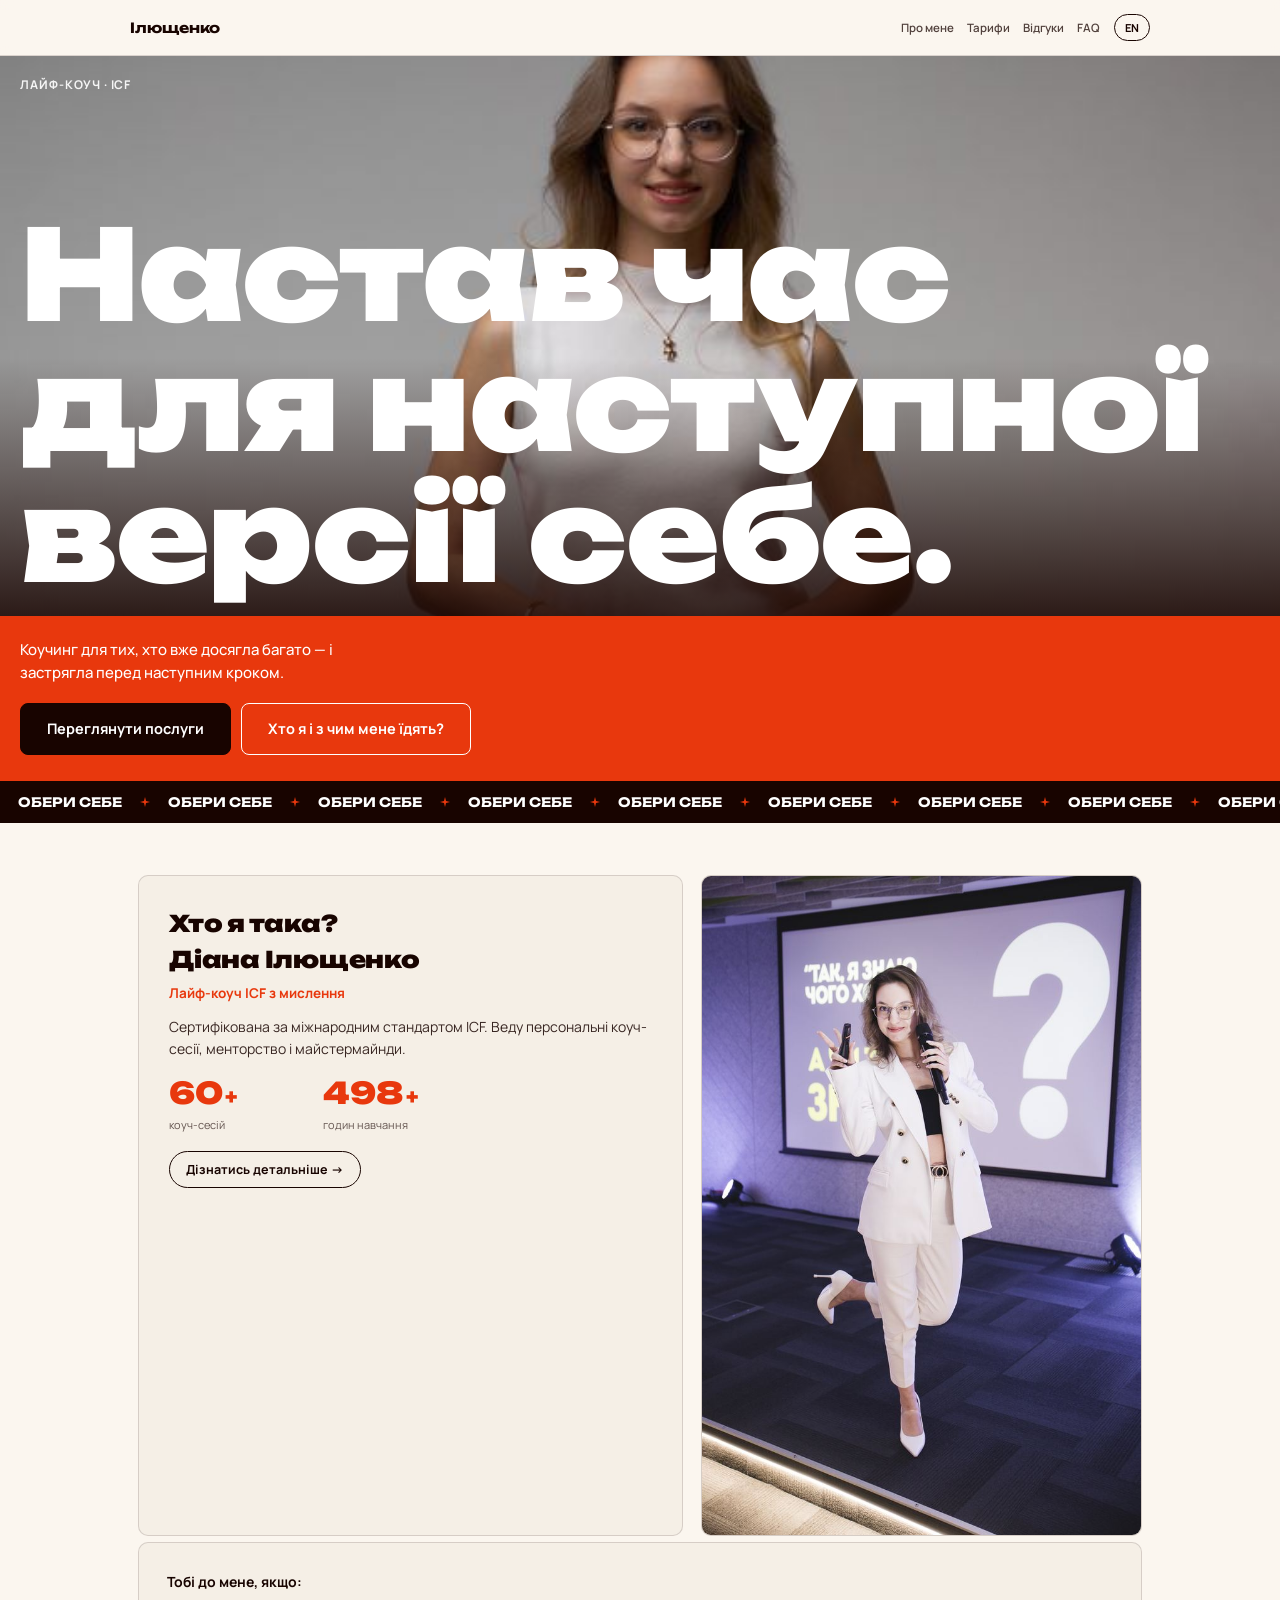
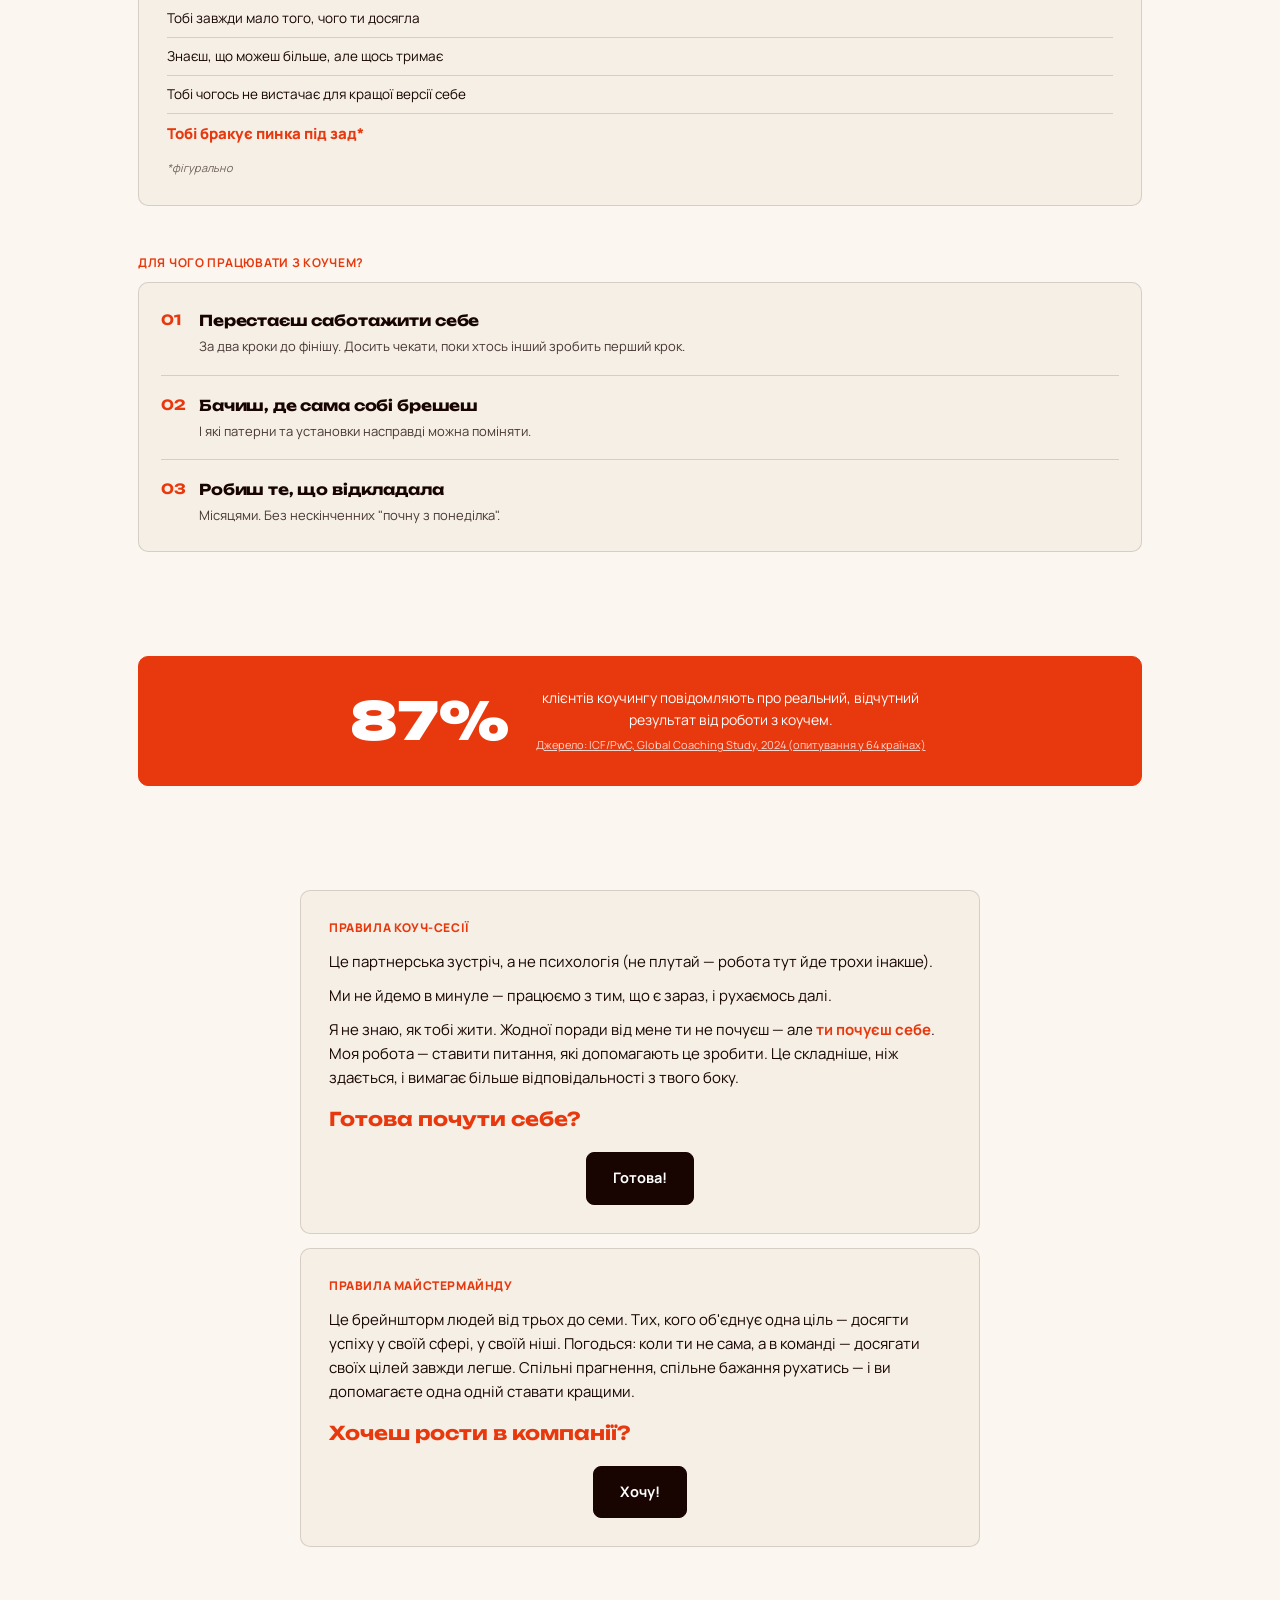
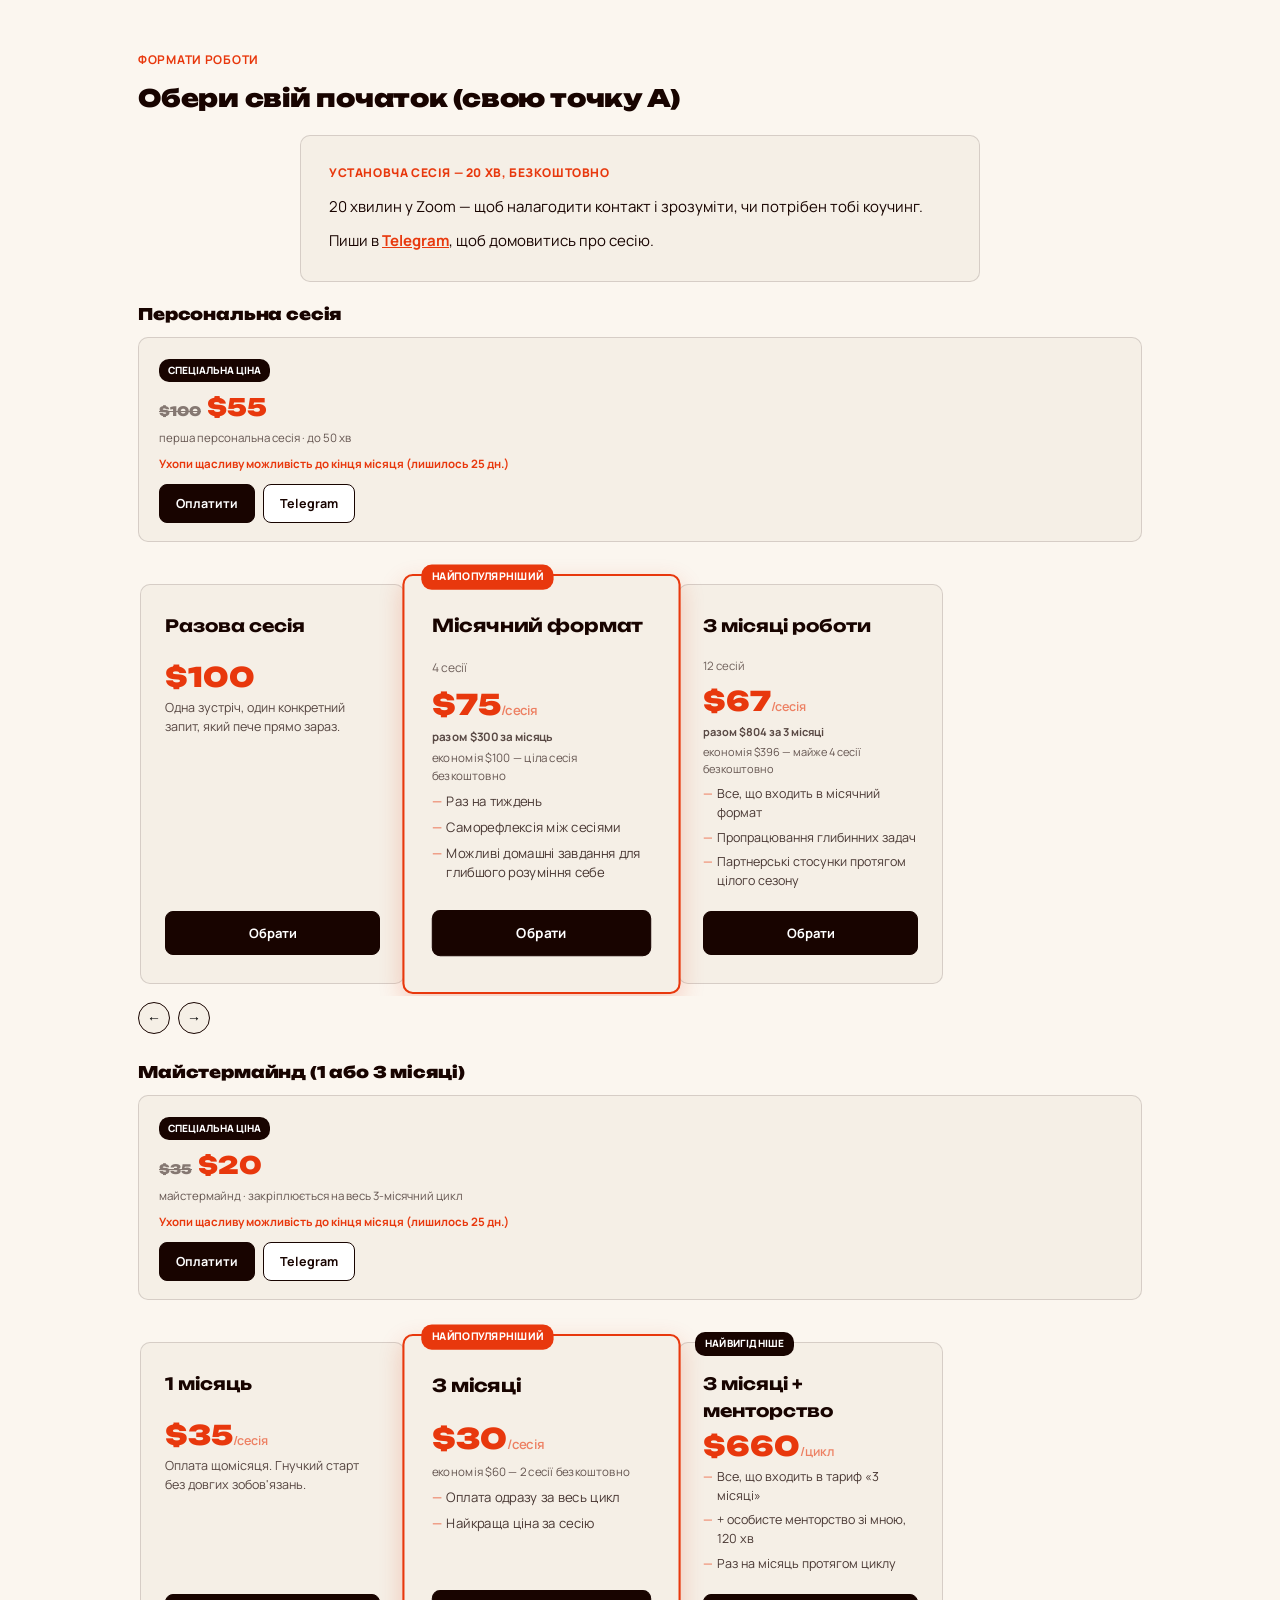
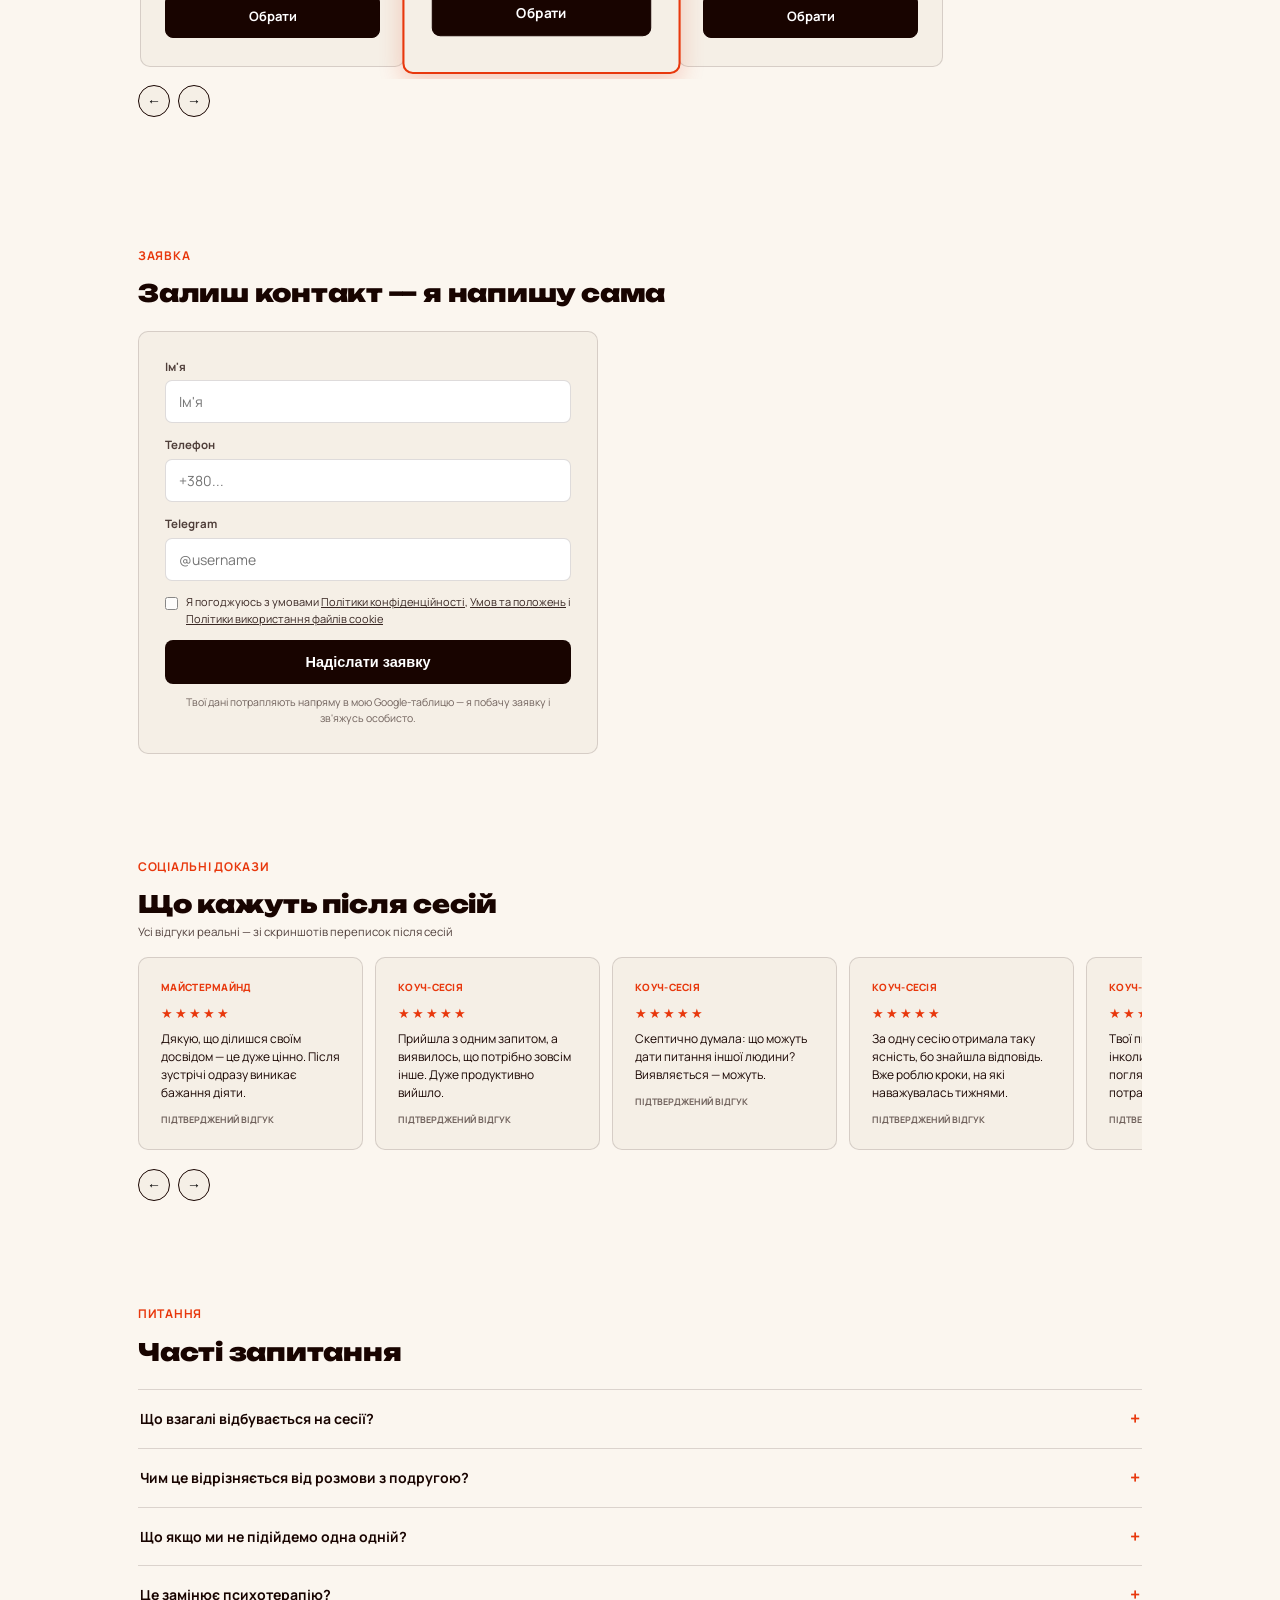
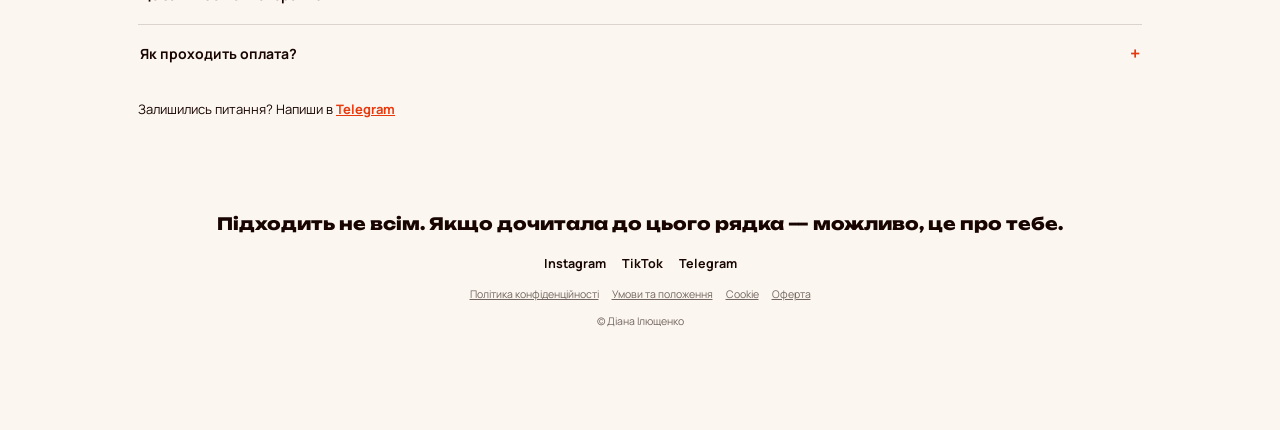
==== commit fc64e466: "Final site: rebuild from approved prototype + legal pages Full replacement of the deployed site. Spl" ====
--- a/index.html
+++ b/index.html
@@ -4,19 +4,17 @@
 <meta charset="UTF-8">
 <meta name="viewport" content="width=device-width, initial-scale=1.0">
 <title>Діана Ілющенко — лайф-коуч (ICF) | коучинг мислення</title>
-<meta name="description" content="Діана Ілющенко — сертифікований за стандартом ICF лайф-коуч з мислення. Персональні сесії та майстермайнди онлайн. Настав час для наступної версії себе.">
-<link rel="canonical" href="https://dianailiushchenko.com/">
+<meta name="description" content="Діана Ілющенко — сертифікований за стандартом ICF лайф-коуч з мислення. Персональні сесії, менторство та майстермайнди онлайн.">
 <meta property="og:type" content="website">
 <meta property="og:title" content="Діана Ілющенко — лайф-коуч (ICF)">
-<meta property="og:description" content="Коучинг мислення. Персональні сесії та майстермайнди онлайн. Настав час для наступної версії себе.">
-<meta property="og:url" content="https://dianailiushchenko.com/">
-<meta property="og:image" content="https://dianailiushchenko.com/images/diana.jpg">
+<meta property="og:description" content="Коучинг мислення. Персональні сесії, менторство та майстермайнди онлайн.">
+<meta property="og:image" content="images/diana.jpg">
 <meta property="og:locale" content="uk_UA">
 <meta name="twitter:card" content="summary_large_image">
-<link rel="icon" href="data:image/svg+xml,%3Csvg xmlns='http://www.w3.org/2000/svg' viewBox='0 0 100 100'%3E%3Crect width='100' height='100' rx='22' fill='%23E85002'/%3E%3Ctext x='50' y='68' font-family='Georgia,serif' font-size='58' font-weight='700' fill='%23FFFBF3' text-anchor='middle'%3ED%3C/text%3E%3C/svg%3E">
+<link rel="icon" href="data:image/svg+xml,%3Csvg xmlns='http://www.w3.org/2000/svg' viewBox='0 0 100 100'%3E%3Crect width='100' height='100' rx='22' fill='%23E8380D'/%3E%3Ctext x='50' y='70' font-family='Georgia,serif' font-size='60' font-weight='700' fill='%23FBF6EF' text-anchor='middle'%3ED%3C/text%3E%3C/svg%3E">
 <link rel="preconnect" href="https://fonts.googleapis.com">
 <link rel="preconnect" href="https://fonts.gstatic.com" crossorigin>
-<link href="https://fonts.googleapis.com/css2?family=Bricolage+Grotesque:opsz,wght@12..96,500;12..96,700;12..96,800&family=Manrope:wght@400;500;600;700;800&family=Caveat:wght@600&display=swap" rel="stylesheet">
+<link href="https://fonts.googleapis.com/css2?family=Unbounded:wght@500;700;900&family=Manrope:wght@400;500;600;700;800&display=swap" rel="stylesheet">
 <link rel="stylesheet" href="style.css?v=1">
 
 <!-- ============ Google Analytics 4 ============
@@ -32,48 +30,57 @@
 -->
 </head>
 <body>
-<div class="bg-fixed"></div>
-
 <header>
   <nav>
-    <div class="logo">Діана Ілющенко</div>
-    <div class="lang-toggle">
-      <button data-lang="ua" class="active">UA</button>
-      <button data-lang="en">EN</button>
+    <div class="logo">Ілющенко</div>
+    <div class="nav-right">
+      <div class="nav-links">
+        <a href="#about" data-i18n="navAbout"></a>
+        <a href="#pricing" data-i18n="navPricing"></a>
+        <a href="#testimonials" data-i18n="navReviews"></a>
+        <a href="#faq" data-i18n="navFaq"></a>
+      </div>
+      <button class="lang-single" id="langToggle" data-lang="ua">EN</button>
     </div>
   </nav>
 </header>
 
-<section class="hero">
-  <div class="hero-inner">
-    <h1 class="hero-title" data-i18n="heroTitle"></h1>
-    <div class="sticker-row">
-      <div class="sticker glass" data-i18n="stick1"></div>
-      <div class="sticker glass" data-i18n="stick2"></div>
-      <div class="sticker glass" data-i18n="stick3"></div>
-    </div>
-    <div class="cta-row">
-      <a href="#about" class="cta ghost" data-i18n="heroCtaGhost"></a>
-      <a href="#pricing" class="cta" data-i18n="heroCta"></a>
-    </div>
-  </div>
-</section>
+<section class="hero" style="padding:0;">
+  <img src="images/hero.jpg">
+  <div class="tint2"></div>
+  <div class="eyebrow" data-i18n="eyebrow"></div>
+  <h1 class="hero-title" data-i18n="heroTitle"></h1>
+</section>
+<div class="sub-block">
+  <p class="sub" data-i18n="heroSub"></p>
+  <div class="cta-row">
+    <a href="#pricing" class="cta" data-i18n="heroCta"></a>
+    <a href="#about" class="cta ghost" data-i18n="heroCtaGhost"></a>
+  </div>
+</div>
 
 <div class="marquee">
-  <div class="marquee-track">
-    <span>ВИБЕРИ СЕБЕ</span><svg class="dot" viewBox="0 0 20 20"><path d="M10 0L12 8L20 10L12 12L10 20L8 12L0 10L8 8Z" fill="currentColor"/></svg><span>ВИБЕРИ СЕБЕ</span><svg class="dot" viewBox="0 0 20 20"><path d="M10 0L12 8L20 10L12 12L10 20L8 12L0 10L8 8Z" fill="currentColor"/></svg><span>ВИБЕРИ СЕБЕ</span><svg class="dot" viewBox="0 0 20 20"><path d="M10 0L12 8L20 10L12 12L10 20L8 12L0 10L8 8Z" fill="currentColor"/></svg><span>ВИБЕРИ СЕБЕ</span><svg class="dot" viewBox="0 0 20 20"><path d="M10 0L12 8L20 10L12 12L10 20L8 12L0 10L8 8Z" fill="currentColor"/></svg><span>ВИБЕРИ СЕБЕ</span><svg class="dot" viewBox="0 0 20 20"><path d="M10 0L12 8L20 10L12 12L10 20L8 12L0 10L8 8Z" fill="currentColor"/></svg><span>ВИБЕРИ СЕБЕ</span><svg class="dot" viewBox="0 0 20 20"><path d="M10 0L12 8L20 10L12 12L10 20L8 12L0 10L8 8Z" fill="currentColor"/></svg>
-    <span>ВИБЕРИ СЕБЕ</span><svg class="dot" viewBox="0 0 20 20"><path d="M10 0L12 8L20 10L12 12L10 20L8 12L0 10L8 8Z" fill="currentColor"/></svg><span>ВИБЕРИ СЕБЕ</span><svg class="dot" viewBox="0 0 20 20"><path d="M10 0L12 8L20 10L12 12L10 20L8 12L0 10L8 8Z" fill="currentColor"/></svg><span>ВИБЕРИ СЕБЕ</span><svg class="dot" viewBox="0 0 20 20"><path d="M10 0L12 8L20 10L12 12L10 20L8 12L0 10L8 8Z" fill="currentColor"/></svg><span>ВИБЕРИ СЕБЕ</span><svg class="dot" viewBox="0 0 20 20"><path d="M10 0L12 8L20 10L12 12L10 20L8 12L0 10L8 8Z" fill="currentColor"/></svg><span>ВИБЕРИ СЕБЕ</span><svg class="dot" viewBox="0 0 20 20"><path d="M10 0L12 8L20 10L12 12L10 20L8 12L0 10L8 8Z" fill="currentColor"/></svg><span>ВИБЕРИ СЕБЕ</span><svg class="dot" viewBox="0 0 20 20"><path d="M10 0L12 8L20 10L12 12L10 20L8 12L0 10L8 8Z" fill="currentColor"/></svg>
-  </div>
-
+  <div class="marquee-track" id="marqueeTrack"></div>
 </div>
 
-<section id="about">
+<section id="about" style="padding-bottom:24px;">
   <div class="wrap about-grid">
-    <div class="about-card glass reveal">
+    <div class="about-card card reveal">
       <h2 data-i18n="aboutTitle"></h2>
       <div class="role" data-i18n="aboutRole"></div>
       <p data-i18n="aboutBody1"></p>
-      <p data-i18n="aboutBody2"></p>
+      <div class="mini-stats">
+        <div class="mini-stat"><span class="mini-num" data-target="60">0</span><span class="mini-suffix">+</span><div class="mini-label" data-i18n="statLabel1"></div></div>
+        <div class="mini-stat"><span class="mini-num" data-target="498">0</span><span class="mini-suffix">+</span><div class="mini-label" data-i18n="statLabel2"></div></div>
+      </div>
+      <div class="more-btns">
+        <button class="more-btn" id="openCred" data-i18n="credBtn"></button>
+      </div>
+    </div>
+    <div class="photo-frame card reveal"><img loading="lazy" src="images/diana.jpg" alt="Діана Ілющенко"></div>
+  </div>
+  <div class="wrap" style="margin-top:6px;">
+    <div class="card reveal" style="padding:28px;">
       <div class="who-intro" data-i18n="whoIntro"></div>
       <ul class="who-list">
         <li data-i18n="who1"></li>
@@ -83,13 +90,35 @@
       </ul>
       <div class="who-footnote" data-i18n="whoFootnote"></div>
     </div>
-    <div class="photo-frame glass reveal"><img loading="lazy" src="images/diana.jpg" alt="Діана Ілющенко"></div>
+  </div>
+</section>
+
+<section style="padding-top:24px;">
+  <div class="wrap">
+    <div class="kicker reveal" data-i18n="benefitsKicker"></div>
+    <div class="card reveal" style="padding:8px 22px;">
+      <div class="item"><div class="n">01</div><div><h3 data-i18n="b1Title"></h3><p data-i18n="b1Body"></p></div></div>
+      <div class="item"><div class="n">02</div><div><h3 data-i18n="b2Title"></h3><p data-i18n="b2Body"></p></div></div>
+      <div class="item"><div class="n">03</div><div><h3 data-i18n="b3Title"></h3><p data-i18n="b3Body"></p></div></div>
+    </div>
   </div>
 </section>
 
 <section>
   <div class="wrap">
-    <div class="manifesto glass reveal">
+    <div class="stat-block card reveal">
+      <div class="stat-num">87%</div>
+      <div>
+        <div class="stat-text" data-i18n="statText"></div>
+        <a class="stat-source" data-i18n="statSource" href="https://coachingfederation.org/blog/coaching-statistics-the-roi-of-coaching-in-2024/" target="_blank" rel="noopener"></a>
+      </div>
+    </div>
+  </div>
+</section>
+
+<section>
+  <div class="wrap">
+    <div class="manifesto card reveal">
       <div class="label" data-i18n="manifestoLabel"></div>
       <p data-i18n="manifestoP1"></p>
       <p data-i18n="manifestoP2"></p>
@@ -97,7 +126,7 @@
       <p class="q" data-i18n="manifestoQ"></p>
       <div class="cta-wrap"><a href="#pricing" class="cta" data-i18n="manifestoCta"></a></div>
     </div>
-    <div class="manifesto glass reveal" style="margin-top:20px;">
+    <div class="manifesto card reveal" style="margin-top:14px;">
       <div class="label" data-i18n="mmManifestoLabel"></div>
       <p data-i18n="mmManifestoP1"></p>
       <p class="q" data-i18n="mmManifestoQ"></p>
@@ -106,125 +135,157 @@
   </div>
 </section>
 
-<section>
-  <div class="wrap">
-    <div class="kicker on-gradient reveal" data-i18n="benefitsKicker"></div>
-    <div class="benefit-grid">
-      <div class="benefit glass reveal">
-        <div class="benefit-photo"><img class="benefit-photo-inner" loading="lazy" src="images/benefit-1.jpg" alt=""></div>
-        <div class="benefit-text"><h3 data-i18n="b1Title"></h3><p data-i18n="b1Body"></p></div>
-      </div>
-      <div class="benefit glass reveal">
-        <div class="benefit-photo"><img class="benefit-photo-inner" loading="lazy" src="images/benefit-2.jpg" alt=""></div>
-        <div class="benefit-text"><h3 data-i18n="b2Title"></h3><p data-i18n="b2Body"></p></div>
-      </div>
-      <div class="benefit glass reveal">
-        <div class="benefit-photo"><img class="benefit-photo-inner" loading="lazy" src="images/benefit-3.jpg" alt=""></div>
-        <div class="benefit-text"><h3 data-i18n="b3Title"></h3><p data-i18n="b3Body"></p></div>
-      </div>
-    </div>
-  </div>
-</section>
-
-<section>
-  <div class="wrap">
-    <div class="stat-block glass reveal">
-      <div class="stat-num">87%</div>
-      <div>
-        <div class="stat-text" data-i18n="statText"></div>
-        <a class="stat-source" data-i18n="statSource" href="https://coachingfederation.org/blog/coaching-statistics-the-roi-of-coaching-in-2024/" target="_blank" rel="noopener"></a>
-      </div>
-    </div>
-  </div>
-</section>
-
 <section id="pricing">
   <div class="wrap">
-    <div class="kicker on-gradient reveal" data-i18n="offersKicker"></div>
-    <h2 class="reveal" style="font-size:29px;margin-bottom:24px;color:var(--ink);" data-i18n="offersTitle"></h2>
-
-    <div class="banner-row">
-      <div class="intro-banner glass reveal">
-        <span class="tier-badge" data-i18n="hotBadge"></span>
-        <div class="big"><span class="old-price">$100</span><span class="today-price" data-i18n="sessionHotPrice"></span></div>
-        <div class="small" data-i18n="introSmall"></div>
-        <div class="banner-btns">
-          <a href="https://secure.wayforpay.com/button/bca2d282b2a4a" target="_blank" class="cta" style="padding:11px 20px;font-size:13.5px;" data-i18n="payCta"></a>
-          <a href="https://t.me/Diana_Iliushchenko?text=Привіт!%20Хочу%20записатись%20на%20персональну%20сесію" target="_blank" class="cta ghost" style="padding:11px 20px;font-size:13.5px;border-color:var(--ink);color:var(--ink);" data-i18n="tgCta"></a>
-        </div>
-      </div>
-      <div class="intro-banner glass reveal">
-        <span class="tier-badge" data-i18n="hotBadge"></span>
-        <div class="big"><span class="old-price">$35</span><span class="today-price" data-i18n="mmHotPrice"></span></div>
-        <div class="small" data-i18n="mmIntroSmall"></div>
-        <div class="banner-btns">
-          <a href="https://secure.wayforpay.com/button/be2de0bc85c21" target="_blank" class="cta" style="padding:11px 20px;font-size:13.5px;" data-i18n="payCta"></a>
-          <a href="https://t.me/Diana_Iliushchenko?text=Привіт!%20Хочу%20приєднатись%20до%20майстермайнду" target="_blank" class="cta ghost" style="padding:11px 20px;font-size:13.5px;border-color:var(--ink);color:var(--ink);" data-i18n="tgCta"></a>
-        </div>
-      </div>
-    </div>
-
-    <div class="offers">
-      <div class="card glass reveal">
-        <h3 data-i18n="sessionTitle"></h3>
-        <div class="price" data-i18n="sessionPrice"></div>
-        <p class="desc" data-i18n="sessionDesc"></p>
-        <ul><li data-i18n="sessionLi1"></li></ul>
-        <div class="kicker" style="margin-bottom:6px;" data-i18n="tariffsLabel"></div>
-        <div class="tier-list">
-          <div class="tier-row"><div class="lbl" data-i18n="tier1Label"></div><div class="v"><span class="amt">$100</span></div></div>
-          <div class="tier-row"><div class="lbl" data-i18n="tier2Label"></div><div class="v"><span class="amt">$75</span><span class="save" data-i18n="save60"></span></div></div>
-          <div class="tier-row"><div class="lbl" data-i18n="tier3Label"></div><div class="v"><span class="amt">$67</span><span class="save" data-i18n="save3m"></span></div></div>
-        </div>
-        <a href="#apply" class="cta" data-i18n="sessionCta"></a>
-      </div>
-      <div class="card glass reveal">
-        <h3 data-i18n="mmTitle"></h3>
-        <div class="price" data-i18n="mmPrice"></div>
-        <p class="desc" data-i18n="mmDesc"></p>
-        <ul><li data-i18n="mmLi1"></li><li data-i18n="mmLi2"></li></ul>
-        <div class="kicker" style="margin-bottom:6px;" data-i18n="mmTariffsLabel"></div>
-        <div class="tier-list">
-          <div class="tier-row"><div class="lbl" data-i18n="mmTier1Label"></div><div class="v"><span class="amt">$35</span></div></div>
-          <div class="tier-row"><div class="lbl" data-i18n="mmTier2Label"></div><div class="v"><span class="amt">$30</span><span class="save" data-i18n="mmSave"></span></div></div>
-        </div>
-        <a href="#apply" class="cta" data-i18n="mmCta"></a>
-      </div>
+    <div class="kicker reveal" data-i18n="offersKicker"></div>
+    <h2 class="reveal" style="font-size:24px;margin-bottom:18px;" data-i18n="offersTitle"></h2>
+
+    <div class="manifesto card reveal" style="margin-bottom:20px;">
+      <div class="label" data-i18n="introLabel"></div>
+      <p data-i18n="introP1"></p>
+      <p data-i18n="introP2"></p>
+    </div>
+
+    <h3 class="price-group-title" data-i18n="sessionGroupTitle" style="margin-bottom:10px;"></h3>
+    <div class="intro-banner card reveal" style="margin-bottom:16px;">
+      <span class="tier-badge" data-i18n="hotBadge"></span>
+      <div class="big"><span class="old-price">$100</span><span class="today-price" data-i18n="sessionHotPrice"></span></div>
+      <div class="small" data-i18n="introSmall"></div>
+      <div class="countdown" id="monthCountdown"></div>
+      <div class="banner-btns">
+        <a href="https://secure.wayforpay.com/button/bca2d282b2a4a" target="_blank" class="cta" data-i18n="payCta"></a>
+        <a href="https://t.me/Diana_Iliushchenko?text=Привіт!%20Хочу%20записатись%20на%20персональну%20сесію" target="_blank" class="cta alt" data-i18n="tgCta"></a>
+      </div>
+    </div>
+
+    <div class="price-group">
+      <div class="price-scroll">
+        <div class="price-card card reveal">
+          <h4 data-i18n="pt1Title"></h4>
+          <div class="price-tag">$100</div>
+          <p class="desc" data-i18n="pt1Desc"></p>
+          <a href="#apply" class="cta alt" data-i18n="chooseCta"></a>
+        </div>
+        <div class="price-card popular card reveal">
+          <span class="popular-badge" data-i18n="popularBadge"></span>
+          <h4 data-i18n="pt2Title"></h4>
+          <div class="price-sub" data-i18n="pt2Sub"></div>
+          <div class="price-tag">$75<span class="per" data-i18n="perSession"></span></div>
+          <div class="price-total" data-i18n="pt2Total"></div>
+          <div class="save-tag" data-i18n="save60"></div>
+          <ul class="desc-list">
+            <li data-i18n="pt2Li1"></li>
+            <li data-i18n="pt2Li2"></li>
+            <li data-i18n="pt2Li3"></li>
+          </ul>
+          <a href="#apply" class="cta" data-i18n="chooseCta"></a>
+        </div>
+        <div class="price-card card reveal">
+          <h4 data-i18n="pt3Title"></h4>
+          <div class="price-sub" data-i18n="pt3Sub"></div>
+          <div class="price-tag">$67<span class="per" data-i18n="perSession"></span></div>
+          <div class="price-total" data-i18n="pt3Total"></div>
+          <div class="save-tag" data-i18n="save3m"></div>
+          <ul class="desc-list">
+            <li data-i18n="pt3Li1"></li>
+            <li data-i18n="pt3Li2"></li>
+            <li data-i18n="pt3Li3"></li>
+          </ul>
+          <a href="#apply" class="cta alt" data-i18n="chooseCta"></a>
+        </div>
+      </div>
+      <div class="price-nav"><button class="pp-prev">←</button><button class="pp-next">→</button></div>
+    </div>
+
+    <h3 class="price-group-title" data-i18n="mmGroupTitle" style="margin-bottom:10px;"></h3>
+    <div class="intro-banner card reveal" style="margin-bottom:16px;">
+      <span class="tier-badge" data-i18n="hotBadge"></span>
+      <div class="big"><span class="old-price">$35</span><span class="today-price" data-i18n="mmHotPrice"></span></div>
+      <div class="small" data-i18n="mmIntroSmall"></div>
+      <div class="countdown" id="monthCountdown2"></div>
+      <div class="banner-btns">
+        <a href="https://secure.wayforpay.com/button/be2de0bc85c21" target="_blank" class="cta" data-i18n="payCta"></a>
+        <a href="https://t.me/Diana_Iliushchenko?text=Привіт!%20Хочу%20приєднатись%20до%20майстермайнду" target="_blank" class="cta alt" data-i18n="tgCta"></a>
+      </div>
+    </div>
+
+    <div class="price-group">
+      <div class="price-scroll">
+        <div class="price-card card reveal">
+          <h4 data-i18n="mmt1Title"></h4>
+          <div class="price-tag">$35<span class="per">/сесія</span></div>
+          <p class="desc" data-i18n="mmt1Desc"></p>
+          <a href="#apply" class="cta alt" data-i18n="chooseCta"></a>
+        </div>
+        <div class="price-card popular card reveal">
+          <span class="popular-badge" data-i18n="popularBadge"></span>
+          <h4 data-i18n="mmt2Title"></h4>
+          <div class="price-tag">$30<span class="per">/сесія</span></div>
+          <div class="save-tag" data-i18n="mmSave"></div>
+          <ul class="desc-list">
+            <li data-i18n="mmt2Li1"></li>
+            <li data-i18n="mmt2Li2"></li>
+          </ul>
+          <a href="#apply" class="cta" data-i18n="chooseCta"></a>
+        </div>
+        <div class="price-card card reveal">
+          <span class="value-badge" data-i18n="bestValueBadge"></span>
+          <h4 data-i18n="mmt3Title"></h4>
+          <div class="price-tag">$660<span class="per" data-i18n="perCycle"></span></div>
+          <ul class="desc-list">
+            <li data-i18n="mmt3Li1"></li>
+            <li data-i18n="mmt3Li2"></li>
+            <li data-i18n="mmt3Li3"></li>
+          </ul>
+          <a href="#apply" class="cta alt" data-i18n="chooseCta"></a>
+        </div>
+      </div>
+      <div class="price-nav"><button class="pp-prev">←</button><button class="pp-next">→</button></div>
     </div>
   </div>
 </section>
 
 <section id="apply">
   <div class="wrap">
-    <div class="kicker on-gradient reveal" data-i18n="applyKicker"></div>
-    <h2 class="reveal" style="font-size:29px;margin-bottom:22px;color:var(--ink);" data-i18n="applyTitle"></h2>
-    <div class="glass reveal" style="padding:32px;max-width:460px;" id="applyWrap">
+    <div class="kicker reveal" data-i18n="applyKicker"></div>
+    <h2 class="reveal" style="font-size:24px;margin-bottom:18px;" data-i18n="applyTitle"></h2>
+    <div class="card reveal" style="padding:26px;max-width:460px;">
       <form id="applyForm">
-        <div class="field-group"><label data-i18n="fieldName"></label><input type="text" id="fName" required placeholder="Ім'я та прізвище"></div>
+        <div class="field-group"><label data-i18n="fieldName"></label><input type="text" id="fName" required placeholder="Ім'я"></div>
         <div class="field-group"><label data-i18n="fieldPhone"></label><input type="tel" id="fPhone" required placeholder="+380..."></div>
         <div class="field-group"><label data-i18n="fieldTg"></label><input type="text" id="fTg" required placeholder="@username"></div>
+        <div class="consent-row">
+          <input type="checkbox" id="fConsent" required>
+          <label for="fConsent" data-i18n="consentLabel"></label>
+        </div>
         <button type="submit" class="cta" style="width:100%;text-align:center;display:block;box-sizing:border-box;border:none;cursor:pointer;" data-i18n="applySubmit"></button>
       </form>
-      <div id="applyThanks" style="display:none;text-align:center;padding:20px 0;">
-        <div style="font-size:20px;font-weight:800;margin-bottom:8px;" data-i18n="thanksTitle"></div>
-        <div style="font-size:14px;opacity:.8;" data-i18n="thanksBody"></div>
-      </div>
-    </div>
-  </div>
-</section>
-
-<section>
-  <div class="wrap">
-    <div class="kicker on-gradient reveal" data-i18n="testiKicker"></div>
-    <h2 class="reveal" style="font-size:29px;margin-bottom:8px;color:var(--ink);" data-i18n="testiTitle"></h2>
+      <div id="applyThanks" style="display:none;text-align:center;padding:16px 0;">
+        <div style="font-size:18px;font-weight:800;margin-bottom:6px;" data-i18n="thanksTitle"></div>
+        <div style="font-size:13px;opacity:.8;" data-i18n="thanksBody"></div>
+      </div>
+      <p class="apply-note" data-i18n="applyNote"></p>
+    </div>
+  </div>
+</section>
+
+<section id="testimonials">
+  <div class="wrap">
+    <div class="kicker reveal" data-i18n="testiKicker"></div>
+    <h2 class="reveal" style="font-size:24px;margin-bottom:6px;" data-i18n="testiTitle"></h2>
     <div class="testi-note" data-i18n="testiNote"></div>
     <div class="testi-scroll" id="testiScroll">
-      <div class="testi-card reveal"><div class="stars">★★★★★</div><div class="quote" data-i18n="q1"></div><div class="verified" data-i18n="verified"></div></div>
-      <div class="testi-card reveal"><div class="stars">★★★★★</div><div class="quote" data-i18n="q2"></div><div class="verified" data-i18n="verified"></div></div>
-      <div class="testi-card reveal"><div class="stars">★★★★★</div><div class="quote" data-i18n="q3"></div><div class="verified" data-i18n="verified"></div></div>
-      <div class="testi-card reveal"><div class="stars">★★★★★</div><div class="quote" data-i18n="q4"></div><div class="verified" data-i18n="verified"></div></div>
-      <div class="testi-card reveal"><div class="stars">★★★★★</div><div class="quote" data-i18n="q5"></div><div class="verified" data-i18n="verified"></div></div>
-      <div class="testi-card reveal"><div class="stars">★★★★★</div><div class="quote" data-i18n="q6"></div><div class="verified" data-i18n="verified"></div></div>
+      <div class="testi-card card reveal"><div class="testi-type" data-i18n="type1"></div><div class="stars">★★★★★</div><div class="quote" data-i18n="q1"></div><div class="verified" data-i18n="verified"></div></div>
+      <div class="testi-card card reveal"><div class="testi-type" data-i18n="type2"></div><div class="stars">★★★★★</div><div class="quote" data-i18n="q2"></div><div class="verified" data-i18n="verified"></div></div>
+      <div class="testi-card card reveal"><div class="testi-type" data-i18n="type3"></div><div class="stars">★★★★★</div><div class="quote" data-i18n="q3"></div><div class="verified" data-i18n="verified"></div></div>
+      <div class="testi-card card reveal"><div class="testi-type" data-i18n="type4"></div><div class="stars">★★★★★</div><div class="quote" data-i18n="q4"></div><div class="verified" data-i18n="verified"></div></div>
+      <div class="testi-card card reveal"><div class="testi-type" data-i18n="type5"></div><div class="stars">★★★★★</div><div class="quote" data-i18n="q5"></div><div class="verified" data-i18n="verified"></div></div>
+      <div class="testi-card card reveal"><div class="testi-type" data-i18n="type6"></div><div class="stars">★★★★★</div><div class="quote" data-i18n="q6"></div><div class="verified" data-i18n="verified"></div></div>
+      <div class="testi-card card reveal"><div class="testi-type" data-i18n="type7"></div><div class="stars">★★★★★</div><div class="quote" data-i18n="q7"></div><div class="verified" data-i18n="verified"></div></div>
+      <div class="testi-card card reveal"><div class="testi-type" data-i18n="type8"></div><div class="stars">★★★★★</div><div class="quote" data-i18n="q8"></div><div class="verified" data-i18n="verified"></div></div>
+      <div class="testi-card card reveal"><div class="testi-type" data-i18n="type9"></div><div class="stars">★★★★★</div><div class="quote" data-i18n="q9"></div><div class="verified" data-i18n="verified"></div></div>
+      <div class="testi-card card reveal"><div class="testi-type" data-i18n="type10"></div><div class="stars">★★★★★</div><div class="quote" data-i18n="q10"></div><div class="verified" data-i18n="verified"></div></div>
+      <div class="testi-card card reveal"><div class="testi-type" data-i18n="type11"></div><div class="stars">★★★★★</div><div class="quote" data-i18n="q11"></div><div class="verified" data-i18n="verified"></div></div>
     </div>
     <div class="testi-nav">
       <button id="testiPrev">←</button>
@@ -233,15 +294,16 @@
   </div>
 </section>
 
-<section>
-  <div class="wrap">
-    <div class="kicker on-gradient reveal" data-i18n="faqKicker"></div>
-    <h2 class="reveal" style="font-size:29px;margin-bottom:22px;color:var(--paper);" data-i18n="faqTitle"></h2>
+<section id="faq">
+  <div class="wrap">
+    <div class="kicker reveal" data-i18n="faqKicker"></div>
+    <h2 class="reveal" style="font-size:24px;margin-bottom:18px;" data-i18n="faqTitle"></h2>
     <div class="faq-item reveal"><div class="faq-q"><span data-i18n="faq1q"></span><span class="faq-plus">+</span></div><div class="faq-a" data-i18n="faq1a"></div></div>
     <div class="faq-item reveal"><div class="faq-q"><span data-i18n="faq2q"></span><span class="faq-plus">+</span></div><div class="faq-a" data-i18n="faq2a"></div></div>
     <div class="faq-item reveal"><div class="faq-q"><span data-i18n="faq3q"></span><span class="faq-plus">+</span></div><div class="faq-a" data-i18n="faq3a"></div></div>
     <div class="faq-item reveal"><div class="faq-q"><span data-i18n="faq4q"></span><span class="faq-plus">+</span></div><div class="faq-a" data-i18n="faq4a"></div></div>
     <div class="faq-item reveal"><div class="faq-q"><span data-i18n="faq5q"></span><span class="faq-plus">+</span></div><div class="faq-a" data-i18n="faq5a"></div></div>
+    <p style="margin-top:16px;font-size:13px;" data-i18n="faqContact"></p>
   </div>
 </section>
 
@@ -250,12 +312,48 @@
     <div class="footer-line" data-i18n="footerLine"></div>
     <div class="footer-links">
       <a href="https://instagram.com/diana.iliushchenko_" target="_blank">Instagram</a>
-      <a href="#" data-i18n="footerTelegram"></a>
+      <a href="https://www.tiktok.com/@dianisssimo_" target="_blank">TikTok</a>
+      <a href="https://t.me/Diana_Iliushchenko" target="_blank">Telegram</a>
+    </div>
+    <div class="footer-legal">
+      <a href="privacy_policy.html" data-i18n="legalPrivacy"></a>
+      <a href="terms_and_conditions.html" data-i18n="legalTerms"></a>
+      <a href="cookie_policy.html" data-i18n="legalCookie"></a>
+      <a href="public_offer.html" data-i18n="legalOffer"></a>
     </div>
     <div class="footer-small" data-i18n="footerSmall"></div>
   </div>
 </footer>
 
+<div class="sticky-cta">
+  <a href="#apply" data-i18n="stickyCta"></a>
+</div>
+
+<div class="modal-overlay" id="credModal">
+  <div class="modal">
+    <button class="modal-close" id="closeCred">×</button>
+    <h3 data-i18n="credTitle"></h3>
+    <div class="cred-group">
+      <div class="cg-label" data-i18n="credCertLabel"></div>
+      <div class="cred-item"><div class="t" data-i18n="cred0t"></div><div class="d" data-i18n="cred0d"></div><button class="more-btn" style="margin-top:8px;font-size:11px;padding:6px 12px;" onclick="toggleCert(this,'certImgLevel1')" data-i18n="showCert"></button><img id="certImgLevel1" loading="lazy" src="images/cert-level1.jpg" style="display:none;width:100%;border-radius:8px;margin-top:8px;border:1px solid var(--line);"></div>
+      <div class="cred-item"><div class="t" data-i18n="cred1t"></div><div class="d" data-i18n="cred1d"></div><button class="more-btn" style="margin-top:8px;font-size:11px;padding:6px 12px;" onclick="toggleCert(this,'certImgIcf')" data-i18n="showCert"></button><img id="certImgIcf" loading="lazy" src="images/cert-icf.jpg" style="display:none;width:100%;border-radius:8px;margin-top:8px;border:1px solid var(--line);"></div>
+      <div class="cred-item"><div class="t" data-i18n="cred2t"></div><div class="d" data-i18n="cred2d"></div><button class="more-btn" style="margin-top:8px;font-size:11px;padding:6px 12px;" onclick="toggleCert(this,'certImgMm')" data-i18n="showCert"></button><img id="certImgMm" loading="lazy" src="images/cert-mm.jpg" style="display:none;width:100%;border-radius:8px;margin-top:8px;border:1px solid var(--line);"></div>
+      <div class="cred-item"><div class="t" data-i18n="cred3t"></div><div class="d" data-i18n="cred3d"></div><button class="more-btn" style="margin-top:8px;font-size:11px;padding:6px 12px;" onclick="toggleCert(this,'certImgTrauma')" data-i18n="showCert"></button><img id="certImgTrauma" loading="lazy" src="images/cert-trauma.jpg" style="display:none;width:100%;border-radius:8px;margin-top:8px;border:1px solid var(--line);"></div>
+      <div class="cred-item"><div class="t" data-i18n="cred4t"></div><div class="d" data-i18n="cred4d"></div><button class="more-btn" style="margin-top:8px;font-size:11px;padding:6px 12px;" onclick="toggleCert(this,'certImgCoach')" data-i18n="showCert"></button><img id="certImgCoach" loading="lazy" src="images/cert-coach.jpg" style="display:none;width:100%;border-radius:8px;margin-top:8px;border:1px solid var(--line);"></div>
+    </div>
+    <div class="cred-group">
+      <div class="cg-label" data-i18n="credEduLabel"></div>
+      <div class="cred-item"><div class="t" data-i18n="edu1t"></div><div class="d" data-i18n="edu1d"></div></div>
+      <div class="cred-item"><div class="t" data-i18n="edu2t"></div><div class="d" data-i18n="edu2d"></div></div>
+    </div>
+    <div class="cred-group">
+      <div class="cg-label" data-i18n="credOtherLabel"></div>
+      <div class="cred-item"><div class="d" data-i18n="credOther1"></div></div>
+      <div class="cred-item"><div class="d" data-i18n="credOther3"></div></div>
+      <div class="cred-item"><div class="d" data-i18n="credOther2"></div></div>
+    </div>
+  </div>
+</div>
 <script src="script.js?v=1" defer></script>
 </body>
 </html>
--- a/style.css
+++ b/style.css
@@ -1,174 +1,172 @@
 :root{
-    --orange:#E85002; --orange2:#F16001; --deep-red:#C10801; --sand:#D9C3AB;
-    --ink:#1F1230; --paper:#FFFBF3;
-    --glass:rgba(255,251,243,0.90); --glass-border:rgba(255,255,255,0.7);
-    --rose-deep:#C10801;
+    --ink:#180400; --flame:#E8380D; --rust:#8C1F0A; --paper:#F5EFE6; --cream:#FBF6EF; --line:rgba(24,4,0,0.14);
   }
   *{box-sizing:border-box;margin:0;padding:0;}
   html{scroll-behavior:smooth;}
-  body{
-    color:var(--ink);font-family:'Manrope',sans-serif;line-height:1.55;position:relative;
-  }
-  h1,h2,h3,.display{font-family:'Bricolage Grotesque',sans-serif;font-weight:800;letter-spacing:-0.02em;}
-  .hand{font-family:'Caveat',cursive;font-weight:600;}
+  body{color:var(--ink);font-family:'Manrope',sans-serif;line-height:1.55;background:var(--cream);padding-bottom:70px;}
+  h1,h2,h3,.display{font-family:'Unbounded',sans-serif;font-weight:900;letter-spacing:-0.01em;}
   .wrap{max-width:1060px;margin:0 auto;padding:0 28px;}
   a{color:inherit;text-decoration:none;}
-  .glass{background:var(--glass);backdrop-filter:blur(18px);-webkit-backdrop-filter:blur(18px);border:1px solid var(--glass-border);border-radius:14px;}
+  .card{background:var(--paper);border:1px solid var(--line);border-radius:10px;overflow:visible;}
 
-  header{position:sticky;top:0;z-index:60;background:rgba(255,255,255,.82);backdrop-filter:blur(10px);border-bottom:1px solid var(--glass-border);}
-  nav{display:flex;align-items:center;justify-content:space-between;padding:16px 28px;max-width:1060px;margin:0 auto;}
-  .logo{font-family:'Bricolage Grotesque';font-size:19px;font-weight:800;}
-  .lang-toggle{display:flex;gap:2px;border:2px solid var(--ink);border-radius:20px;overflow:hidden;}
-  .lang-toggle button{background:none;border:none;font-family:'Manrope';font-size:13px;font-weight:700;padding:6px 14px;cursor:pointer;color:var(--ink);}
-  .lang-toggle button.active{background:var(--ink);color:var(--paper);}
+  header{position:sticky;top:0;z-index:60;background:rgba(251,246,239,.72);backdrop-filter:blur(6px);border-bottom:1px solid var(--line);}
+  nav{display:flex;align-items:center;justify-content:space-between;padding:14px 20px;max-width:1060px;margin:0 auto;gap:10px;}
+  .logo{font-family:'Unbounded';font-size:14px;font-weight:700;flex-shrink:0;display:flex;align-items:center;}
+  .nav-right{display:flex;align-items:center;gap:14px;overflow-x:auto;scrollbar-width:none;}
+  .nav-right::-webkit-scrollbar{display:none;}
+  .nav-links{display:flex;align-items:center;gap:13px;flex-shrink:0;}
+  .nav-links a{font-size:11.5px;font-weight:600;white-space:nowrap;opacity:.75;display:flex;align-items:center;}
+  .lang-single{flex-shrink:0;background:none;border:1px solid var(--ink);border-radius:20px;font-family:'Manrope';font-size:11px;font-weight:700;padding:5px 10px;cursor:pointer;color:var(--ink);white-space:nowrap;}
 
-  section{padding:60px 0;}
-  .kicker{font-size:12.5px;letter-spacing:.1em;text-transform:uppercase;color:var(--rose-deep);font-weight:800;margin-bottom:12px;}
-  .kicker.on-gradient{color:var(--paper);}
-  .bg-fixed{position:fixed;inset:0;z-index:-1;
-    background:linear-gradient(165deg,#000000 0%,var(--deep-red) 35%,var(--orange2) 70%,var(--sand) 100%);}
-  .reveal{opacity:0;transform:translateY(20px);transition:opacity .6s ease,transform .6s ease;}
+  section{padding:52px 0;}
+  .kicker{font-size:12px;letter-spacing:.06em;color:var(--flame);font-weight:700;margin-bottom:10px;text-transform:uppercase;}
+  .reveal{opacity:0;transform:translateY(16px);transition:opacity .5s ease,transform .5s ease;}
   .reveal.in{opacity:1;transform:translateY(0);}
 
-  .hero{padding:80px 28px 60px;position:relative;overflow:hidden;}
-  .hero-inner{max-width:1060px;margin:0 auto;}
-  h1.hero-title{color:#FFF6FA;color:var(--paper);font-size:clamp(40px,7.5vw,72px);line-height:1.02;max-width:760px;opacity:0;animation:rise .7s .1s forwards;}
-  .sticker-row{display:flex;flex-wrap:wrap;gap:12px;margin-top:30px;opacity:0;animation:rise .7s .3s forwards;}
-  .sticker{padding:11px 16px;font-weight:700;font-size:13.5px;color:var(--ink);}
-  .cta-row{display:flex;align-items:center;gap:14px;margin-top:38px;flex-wrap:wrap;opacity:0;animation:rise .7s .45s forwards;}
-  .cta{display:inline-block;background:var(--ink);color:var(--paper);padding:15px 30px;border-radius:30px;font-weight:800;font-size:15.5px;border:2px solid var(--ink);transition:.2s;}
-  .cta:hover{background:var(--paper);color:var(--ink);}
-  .cta.ghost{background:transparent;color:var(--paper);border-color:var(--paper);}
-  .cta.ghost:hover{background:var(--paper);color:var(--ink);}
-  @keyframes rise{from{opacity:0;transform:translateY(14px);}to{opacity:1;transform:translateY(0);}}
+  .hero{position:relative;height:82vw;max-height:560px;overflow:hidden;}
+  .hero img{width:100%;height:100%;object-fit:cover;object-position:center 15%;}
+  .hero .tint2{position:absolute;inset:0;background:linear-gradient(to top,rgba(24,4,0,.85) 0%,rgba(24,4,0,0) 46%);}
+  .eyebrow{position:absolute;top:20px;left:20px;z-index:2;color:#fff;font-size:12px;font-weight:700;letter-spacing:.08em;text-transform:uppercase;opacity:.92;}
+  h1.hero-title{position:absolute;left:20px;right:6px;bottom:16px;font-family:'Unbounded';font-weight:900;font-size:9.8vw;line-height:1.04;color:#fff;z-index:2;}
+  .sub-block{background:var(--flame);padding:22px 20px 26px;}
+  .sub{font-size:15px;color:#fff;max-width:340px;font-weight:500;}
+  .cta-row{display:flex;gap:10px;margin-top:18px;flex-wrap:wrap;}
+  .cta{display:inline-block;background:var(--ink);color:#fff;padding:14px 26px;border-radius:8px;font-weight:700;font-size:14.5px;border:1px solid var(--ink);}
+  .cta.ghost{background:transparent;color:#fff;border-color:#fff;}
 
-  .about-grid{display:grid;grid-template-columns:1.05fr 0.85fr;gap:26px;}
-  .about-card{padding:34px;}
-  .about-card h2{font-size:28px;margin-bottom:6px;}
-  .about-card .role{font-weight:700;color:var(--rose-deep);font-size:14.5px;margin-bottom:14px;}
-  .about-card p{color:var(--ink);opacity:.85;font-size:15px;margin-bottom:12px;}
-  .who-intro{font-weight:800;font-size:15px;margin-top:36px;margin-bottom:10px;}
+  .marquee{background:var(--ink);overflow:hidden;padding:11px 0;}
+  .marquee-track{display:flex;align-items:center;width:max-content;animation:marqueeMove 70s linear infinite;}
+  .marquee-track span{color:#fff;font-family:'Unbounded';font-weight:700;font-size:13px;padding:0 18px;white-space:nowrap;}
+  .marquee-track svg{width:10px;height:10px;color:var(--flame);flex-shrink:0;}
+  @keyframes marqueeMove{from{transform:translateX(0);}to{transform:translateX(-50%);}}
+
+  .about-grid{display:grid;grid-template-columns:1.05fr 0.85fr;gap:18px;}
+  .about-card{padding:30px;}
+  .about-card h2{font-size:23px;margin-bottom:6px;}
+  .about-card .role{font-weight:700;color:var(--flame);font-size:13.5px;margin-bottom:12px;}
+  .about-card p{opacity:.85;font-size:14px;margin-bottom:11px;}
+  .who-intro{font-weight:700;font-size:14px;margin-top:0;margin-bottom:8px;}
   .who-list{list-style:none;}
-  .who-list li{font-size:14.5px;padding:9px 0;border-top:1px solid rgba(31,18,48,.1);}
+  .who-list li{font-size:13.5px;padding:8px 0;border-top:1px solid var(--line);}
   .who-list li:first-child{border-top:none;}
-  .who-list li.who-punch{font-size:17px;font-weight:800;color:var(--rose-deep);}
-  .who-footnote{font-size:11.5px;opacity:.6;margin-top:6px;font-style:italic;}
+  .who-list li.who-punch{font-size:15px;font-weight:800;color:var(--flame);}
+  .who-footnote{font-size:11px;opacity:.6;margin-top:6px;font-style:italic;}
+  .mini-stats{display:flex;gap:28px;margin:18px 0 6px;}
+  .mini-stat{display:flex;align-items:baseline;flex-wrap:wrap;gap:2px;}
+  .mini-num{font-family:'Unbounded';font-weight:900;font-size:30px;color:var(--flame);line-height:1;}
+  .mini-suffix{font-family:'Unbounded';font-weight:900;font-size:20px;color:var(--flame);}
+  .mini-label{width:100%;font-size:11px;opacity:.65;margin-top:2px;}
+  .more-btns{display:flex;gap:8px;margin-top:18px;flex-wrap:wrap;}
+  .more-btn{background:none;border:1px solid var(--ink);border-radius:20px;padding:9px 16px;font-weight:700;font-size:12.5px;cursor:pointer;color:var(--ink);font-family:'Manrope';}
   .photo-frame{overflow:hidden;}
   .photo-frame img{width:100%;height:100%;object-fit:cover;object-position:center 12%;display:block;}
 
-  .manifesto{padding:40px;max-width:720px;margin:0 auto;}
-  .manifesto .label{font-weight:800;font-size:13.5px;text-transform:uppercase;letter-spacing:.08em;color:var(--rose-deep);margin-bottom:16px;}
-  .manifesto p{font-size:18px;line-height:1.65;max-width:640px;}
-  .manifesto p + p{margin-top:14px;}
-  .manifesto strong{color:var(--rose-deep);}
-  .manifesto .q{font-family:'Bricolage Grotesque';font-weight:700;font-size:23px;color:var(--rose-deep);margin-top:18px;}
-  .manifesto .cta-wrap{text-align:center;margin-top:24px;}
+  .manifesto{padding:28px;max-width:680px;margin:0 auto;}
+  .manifesto .label{font-weight:800;font-size:12px;text-transform:uppercase;letter-spacing:.05em;color:var(--flame);margin-bottom:12px;}
+  .manifesto p{font-size:15px;line-height:1.6;}
+  .manifesto p + p{margin-top:10px;}
+  .manifesto strong{color:var(--flame);}
+  .manifesto .q{font-family:'Unbounded';font-weight:700;font-size:19px;color:var(--flame);margin-top:14px;}
+  .manifesto .cta-wrap{text-align:center;margin-top:18px;}
 
-  .benefit-grid{display:grid;grid-template-columns:repeat(3,1fr);gap:16px;}
-  .marquee{background:var(--ink);overflow:hidden;padding:14px 0;}
-  .marquee-track{display:flex;align-items:center;width:max-content;animation:marqueeMove 70s linear infinite;}
-  .marquee-track span{color:var(--paper);font-family:'Bricolage Grotesque';font-weight:800;font-size:15px;text-transform:uppercase;letter-spacing:.05em;padding:0 22px;white-space:nowrap;}
-  .marquee-track .dot{width:14px;height:14px;color:var(--orange2);flex-shrink:0;}
-  @keyframes marqueeMove{from{transform:translateX(0);}to{transform:translateX(-50%);}}
+  .item{display:flex;gap:14px;padding:18px 0;border-top:1px solid var(--line);}
+  .item:first-child{border-top:none;}
+  .item .n{font-family:'Unbounded';font-weight:700;font-size:14px;color:var(--flame);width:24px;flex-shrink:0;}
+  .item h3{font-size:15px;font-weight:700;margin-bottom:4px;}
+  .item p{font-size:13px;opacity:.78;line-height:1.55;}
 
-  .benefit{padding:0;overflow:hidden;position:relative;}
-  .benefit-photo{aspect-ratio:4/5;overflow:hidden;position:relative;background:rgba(255,255,255,.4);}
-  .benefit-photo::after{content:'';position:absolute;inset:0;background:linear-gradient(to top,rgba(15,10,8,.94) 0%,rgba(15,10,8,.65) 55%,transparent 88%);}
-  .benefit-photo-inner{position:absolute;inset:-15% 0;width:100%;height:130%;object-fit:cover;display:block;z-index:0;}
-  .benefit-text{position:absolute;left:0;right:0;bottom:0;padding:18px 20px 20px;z-index:1;}
-  .benefit-text h3{font-size:18px;margin-bottom:6px;color:var(--paper);}
-  .benefit-text p{font-size:13px;color:var(--paper);opacity:.92;}
+  .stat-block{display:flex;align-items:center;justify-content:center;text-align:center;gap:22px;padding:30px 28px;flex-wrap:wrap;background:var(--flame);border-color:var(--flame);}
+  .stat-num{font-family:'Unbounded';font-size:52px;font-weight:900;color:#fff;line-height:1;}
+  .stat-text{font-size:14px;max-width:400px;color:#fff;}
+  .stat-source{font-size:11px;opacity:.8;margin-top:4px;text-decoration:underline;color:#fff;}
 
-  .testi-card{flex-shrink:0;width:230px;background:var(--glass);backdrop-filter:blur(14px);border:1px solid var(--glass-border);border-radius:14px;padding:22px;box-shadow:0 8px 22px rgba(0,0,0,.15);scroll-snap-align:start;display:flex;flex-direction:column;}
-  .testi-card .stars{color:var(--rose-deep);font-size:14px;margin-bottom:10px;letter-spacing:2px;}
-  .testi-card .quote{font-size:13.5px;line-height:1.55;color:var(--ink);flex:1;}
-  .testi-card .verified{font-size:10.5px;opacity:.6;margin-top:14px;font-weight:700;text-transform:uppercase;letter-spacing:.04em;}
-  .testi-note{font-size:12.5px;opacity:.8;margin:-10px 0 20px;color:var(--paper);}
-  .old-price{text-decoration:line-through;opacity:.55;font-size:15px;margin-right:8px;}
-  .today-price{color:var(--deep-red);font-weight:800;}
-  .banner-btns{display:flex;gap:10px;margin-top:14px;flex-wrap:wrap;}
+  .countdown{font-size:11.5px;font-weight:700;color:var(--flame);margin-top:8px;}
+  .intro-banner{padding:18px 20px;}
+  .intro-banner .big{font-family:'Unbounded';font-weight:900;font-size:24px;}
+  .intro-banner .small{opacity:.65;font-size:11.5px;margin-top:3px;}
+  .tier-badge{font-size:10px;font-weight:800;text-transform:uppercase;background:var(--ink);color:#fff;padding:4px 9px;border-radius:10px;display:inline-block;margin-bottom:7px;}
+  .old-price{text-decoration:line-through;opacity:.5;font-size:13px;margin-right:6px;}
+  .today-price{color:var(--flame);}
+  .banner-btns{display:flex;gap:8px;margin-top:11px;flex-wrap:wrap;}
+  .banner-btns .cta{padding:9px 16px;font-size:12.5px;}
+  .banner-btns .cta.alt{background:#fff;color:var(--ink);}
 
-  .faq-item{border-top:1px solid rgba(255,255,255,.3);padding:18px 4px;}
+  .price-group{margin-bottom:26px;}
+  .price-group-title{font-family:'Unbounded';font-size:16px;margin-bottom:12px;}
+  .price-scroll{display:flex;align-items:stretch;gap:0;overflow-x:auto;touch-action:pan-x;scroll-snap-type:x mandatory;padding:26px 2px 12px;}
+  .price-card{flex-shrink:0;width:265px;scroll-snap-align:start;padding:28px 24px;display:flex;flex-direction:column;position:relative;touch-action:pan-x;overflow:visible;max-height:none;}
+  .price-card.popular{border:2px solid var(--flame);box-shadow:0 8px 22px rgba(232,56,13,.22);padding:34px 26px;transform:scale(1.05);z-index:2;margin:0 4px;}
+  .popular-badge,.value-badge{position:absolute;top:-11px;left:16px;background:var(--flame);color:#fff;font-size:10px;font-weight:800;text-transform:uppercase;padding:4px 10px;border-radius:10px;letter-spacing:.02em;}
+  .value-badge{background:var(--ink);}
+  .price-card h4{font-family:'Unbounded';font-size:17px;font-weight:700;margin-bottom:2px;min-height:42px;}
+  .price-sub{font-size:11.5px;opacity:.6;margin-bottom:6px;}
+  .price-tag{font-family:'Unbounded';font-weight:900;font-size:27px;color:var(--flame);}
+  .price-tag .per{font-family:'Manrope';font-weight:600;font-size:12.5px;opacity:.6;}
+  .save-tag{font-size:11px;opacity:.65;margin-bottom:8px;min-height:14px;}
+  .price-total{font-size:11px;font-weight:700;opacity:.7;margin-bottom:3px;}
+  .price-card .desc{opacity:.72;font-size:12.5px;line-height:1.5;margin-bottom:14px;flex:1;}
+  .desc-list{list-style:none;margin-bottom:14px;flex:1;}
+  .desc-list li{font-size:12.5px;opacity:.78;line-height:1.5;padding-left:14px;position:relative;margin-bottom:6px;}
+  .desc-list li::before{content:'—';position:absolute;left:0;color:var(--flame);}
+  .price-card > .cta{margin-top:auto;text-align:center;padding:11px 16px;font-size:13px;}
+  .price-nav{display:flex;gap:8px;}
+  .price-nav button{width:32px;height:32px;border-radius:50%;border:1px solid var(--ink);background:var(--paper);cursor:pointer;font-size:14px;}
+  .price-nav{display:flex;gap:8px;margin-top:6px;}
+  .price-nav button{width:32px;height:32px;border-radius:50%;border:1px solid var(--ink);background:var(--paper);cursor:pointer;font-size:14px;}
+
+  .field-group{margin-bottom:13px;}
+  .field-group label{display:block;font-size:11.5px;font-weight:700;margin-bottom:5px;opacity:.75;}
+  .field-group input{width:100%;padding:11px 13px;border-radius:7px;border:1px solid var(--line);font-family:'Manrope';font-size:14px;color:var(--ink);}
+  .consent-row{display:flex;gap:8px;align-items:flex-start;margin:13px 0;font-size:11px;line-height:1.5;opacity:.85;}
+  .consent-row input{margin-top:3px;flex-shrink:0;}
+  .consent-row a{text-decoration:underline;}
+  .apply-note{font-size:10.5px;opacity:.6;margin-top:11px;text-align:center;line-height:1.5;}
+
+  .testi-scroll{display:flex;gap:12px;overflow-x:auto;touch-action:pan-x;scroll-snap-type:x mandatory;padding-bottom:8px;}
+  .testi-card{flex-shrink:0;width:225px;padding:22px;scroll-snap-align:start;touch-action:pan-x;overflow:visible;max-height:none;}
+  .testi-type{font-size:10px;font-weight:800;text-transform:uppercase;color:var(--flame);letter-spacing:.03em;margin-bottom:8px;}
+  .testi-card .stars{color:var(--flame);font-size:12.5px;margin-bottom:7px;letter-spacing:2px;}
+  .testi-card .quote{font-size:12px;line-height:1.5;}
+  .testi-card .verified{font-size:9px;opacity:.6;margin-top:11px;font-weight:700;text-transform:uppercase;}
+  .testi-note{font-size:11.5px;opacity:.75;margin:-6px 0 16px;}
+  .testi-nav{display:flex;gap:8px;margin-top:11px;}
+  .testi-nav button{width:32px;height:32px;border-radius:50%;border:1px solid var(--ink);background:var(--paper);cursor:pointer;font-size:14px;}
+
+  .faq-item{border-top:1px solid var(--line);padding:15px 2px;}
   .faq-item:first-child{border-top:none;}
-  .faq-q{display:flex;justify-content:space-between;align-items:center;cursor:pointer;font-weight:700;font-size:15px;color:var(--paper);gap:14px;}
-  .faq-plus{font-size:20px;color:var(--paper);transition:transform .3s;flex-shrink:0;}
+  .faq-q{display:flex;justify-content:space-between;align-items:center;cursor:pointer;font-weight:700;font-size:14px;gap:12px;}
+  .faq-plus{font-size:18px;transition:transform .3s;flex-shrink:0;color:var(--flame);}
   .faq-item.open .faq-plus{transform:rotate(45deg);}
-  .faq-a{max-height:0;overflow:hidden;transition:max-height .35s ease;font-size:14px;line-height:1.6;color:var(--paper);opacity:.85;}
-  .faq-item.open .faq-a{max-height:200px;margin-top:12px;}
+  .faq-a{max-height:0;overflow:hidden;transition:max-height .35s ease;font-size:13px;opacity:.78;}
+  .faq-item.open .faq-a{max-height:220px;margin-top:9px;}
 
-  .stat-block{display:flex;align-items:center;gap:28px;padding:34px 38px;flex-wrap:wrap;}
-  .stat-num{font-family:'Bricolage Grotesque';font-size:64px;font-weight:800;color:var(--rose-deep);line-height:1;}
-  .stat-text{font-size:15px;max-width:420px;}
-  .stat-source{font-size:11.5px;opacity:.75;margin-top:4px;text-decoration:underline;cursor:pointer;}
+  footer{padding:40px 0 30px;text-align:center;}
+  .footer-line{font-family:'Unbounded';font-weight:800;font-size:17px;margin-bottom:16px;}
+  .footer-links{display:flex;gap:16px;justify-content:center;font-weight:700;font-size:12.5px;margin-bottom:13px;flex-wrap:wrap;}
+  .footer-links .soon{opacity:.4;cursor:default;}
+  .footer-legal{display:flex;gap:13px;justify-content:center;font-size:10.5px;opacity:.6;margin-bottom:11px;flex-wrap:wrap;text-decoration:underline;}
+  .footer-small{font-size:10.5px;opacity:.6;}
 
-  .banner-row{display:grid;grid-template-columns:1fr 1fr;gap:16px;margin-bottom:22px;}
-  .intro-banner{padding:22px 26px;}
-  .intro-banner .big{font-family:'Bricolage Grotesque';font-weight:800;font-size:28px;}
-  .intro-banner .small{opacity:.75;font-size:12.5px;margin-top:3px;line-height:1.4;}
-  .tier-badge{font-size:11px;font-weight:800;text-transform:uppercase;letter-spacing:.06em;background:var(--ink);color:var(--paper);padding:4px 10px;border-radius:12px;display:inline-block;margin-bottom:8px;}
+  .sticky-cta{position:fixed;bottom:14px;left:14px;right:14px;z-index:70;opacity:0;transform:translateY(20px);pointer-events:none;transition:opacity .3s ease,transform .3s ease;}
+  .sticky-cta.visible{opacity:1;transform:translateY(0);pointer-events:auto;}
+  .sticky-cta a{display:block;width:100%;box-sizing:border-box;background:var(--flame);color:#fff;text-align:center;padding:16px;border-radius:8px;font-weight:700;font-size:15.5px;box-shadow:0 4px 16px rgba(0,0,0,.25);}
 
-  .offers{display:grid;grid-template-columns:1fr 1fr;gap:20px;}
-  .card{padding:28px;}
-  .card h3{font-size:21px;margin-bottom:6px;}
-  .price{font-size:15px;color:var(--rose-deep);font-weight:800;margin-bottom:14px;}
-  .card p.desc{opacity:.8;font-size:14px;margin-bottom:16px;}
-  .card ul{list-style:none;margin-bottom:18px;}
-  .card li{font-size:13.5px;opacity:.8;padding-left:16px;position:relative;margin-bottom:6px;}
-  .card li::before{content:'—';position:absolute;left:0;color:var(--rose-deep);}
-  .card .cta{padding:12px 22px;font-size:14px;}
-  .tier-list{margin-bottom:18px;}
-  .tier-row{display:flex;justify-content:space-between;align-items:flex-start;padding:10px 0;border-top:1px solid rgba(31,18,48,.1);}
-  .tier-row:first-child{border-top:none;}
-  .tier-row .lbl{font-size:13px;font-weight:700;}
-  .tier-row .lbl em{display:block;font-style:normal;font-weight:500;opacity:.6;font-size:11.5px;}
-  .tier-row .v{text-align:right;}
-  .tier-row .v .amt{font-family:'Bricolage Grotesque';font-weight:800;font-size:17px;color:var(--rose-deep);}
-  .tier-row .v .save{display:block;font-size:10.5px;opacity:.65;}
-
-  .field-group{margin-bottom:16px;}
-  .field-group label{display:block;font-size:12.5px;font-weight:700;margin-bottom:6px;opacity:.7;}
-  .field-group input{width:100%;padding:12px 14px;border-radius:8px;border:1px solid rgba(31,18,48,.15);background:rgba(255,255,255,.6);font-family:'Manrope';font-size:14px;color:var(--ink);}
-  .field-group input::placeholder{color:rgba(31,18,48,.4);}
-  .apply-note{font-size:11.5px;opacity:.6;margin-top:14px;text-align:center;line-height:1.5;}
-
-  .testi-scroll{display:flex;gap:14px;overflow-x:auto;scroll-snap-type:x mandatory;padding-bottom:8px;}
-  .testi-slot{width:190px;height:230px;flex-shrink:0;scroll-snap-align:start;border-radius:12px;overflow:hidden;display:flex;align-items:center;justify-content:center;}
-  .testi-slot img{max-width:100%;max-height:100%;object-fit:contain;display:block;}
-  .testi-nav{display:flex;gap:10px;margin-top:14px;}
-  .testi-nav button{width:34px;height:34px;border-radius:50%;border:1px solid var(--glass-border);background:var(--glass);cursor:pointer;font-size:15px;}
-
-  footer{padding:50px 0 40px;text-align:center;}
-  .footer-line{font-family:'Bricolage Grotesque';font-weight:800;font-size:21px;color:var(--ink);margin-bottom:20px;}
-  .footer-links{display:flex;gap:20px;justify-content:center;font-weight:700;font-size:14px;margin-bottom:14px;color:var(--ink);}
-  .footer-small{font-size:11.5px;color:var(--ink);opacity:.65;}
+  .modal-overlay{position:fixed;inset:0;background:rgba(24,4,0,.6);display:none;align-items:flex-end;justify-content:center;z-index:100;}
+  .modal-overlay.open{display:flex;}
+  .modal{background:var(--cream);border-radius:16px 16px 0 0;max-width:520px;width:100%;max-height:82vh;overflow-y:auto;padding:26px 22px 90px;position:relative;}
+  .modal h3{font-size:19px;margin-bottom:16px;}
+  .modal-close{position:absolute;top:15px;right:17px;background:none;border:none;font-size:23px;cursor:pointer;}
+  .cred-group{margin-bottom:18px;}
+  .cred-group .cg-label{font-size:10.5px;font-weight:800;text-transform:uppercase;color:var(--flame);margin-bottom:9px;letter-spacing:.04em;}
+  .cred-item{padding:11px 0;border-top:1px solid var(--line);}
+  .cred-item:first-child{border-top:none;}
+  .cred-item .t{font-weight:700;font-size:13px;}
+  .cred-item .d{font-size:12px;opacity:.72;margin-top:2px;}
 
   @media(max-width:760px){
-    .about-grid,.offers,.benefit-grid,.banner-row{grid-template-columns:1fr;}
-    .hero{padding:56px 20px 50px;}
+    .about-grid{grid-template-columns:1fr;}
     .wrap{padding:0 20px;}
     nav{padding:14px 20px;}
-    .photo-frame{aspect-ratio:3/4;}
-    .manifesto{padding:26px;}
-    .stat-block{flex-direction:column;text-align:center;justify-content:center;}
+    .photo-frame{aspect-ratio:5/4;}
+    .manifesto{padding:22px;}
   }
-
-/* ---- Fine mobile tuning (375 / 390 / 428 px) ---- */
-@media(max-width:430px){
-  section{padding:46px 0;}
-  .hero{padding:46px 18px 40px;}
-  h1.hero-title{font-size:clamp(30px,8.6vw,40px);}
-  .sticker-row{gap:9px;margin-top:24px;}
-  .sticker{font-size:12.5px;padding:10px 13px;}
-  .cta-row{gap:12px;margin-top:30px;}
-  .about-card{padding:26px;}
-  .about-card h2{font-size:24px;}
-  .manifesto p{font-size:16.5px;}
-  .manifesto .q{font-size:20px;}
-  .stat-num{font-size:48px;}
-  .intro-banner .big{font-size:24px;}
-  .card{padding:24px;}
-  .card h3{font-size:19px;}
-  .cta{padding:13px 24px;font-size:14.5px;}
-  .footer-links{flex-wrap:wrap;}
-}
-
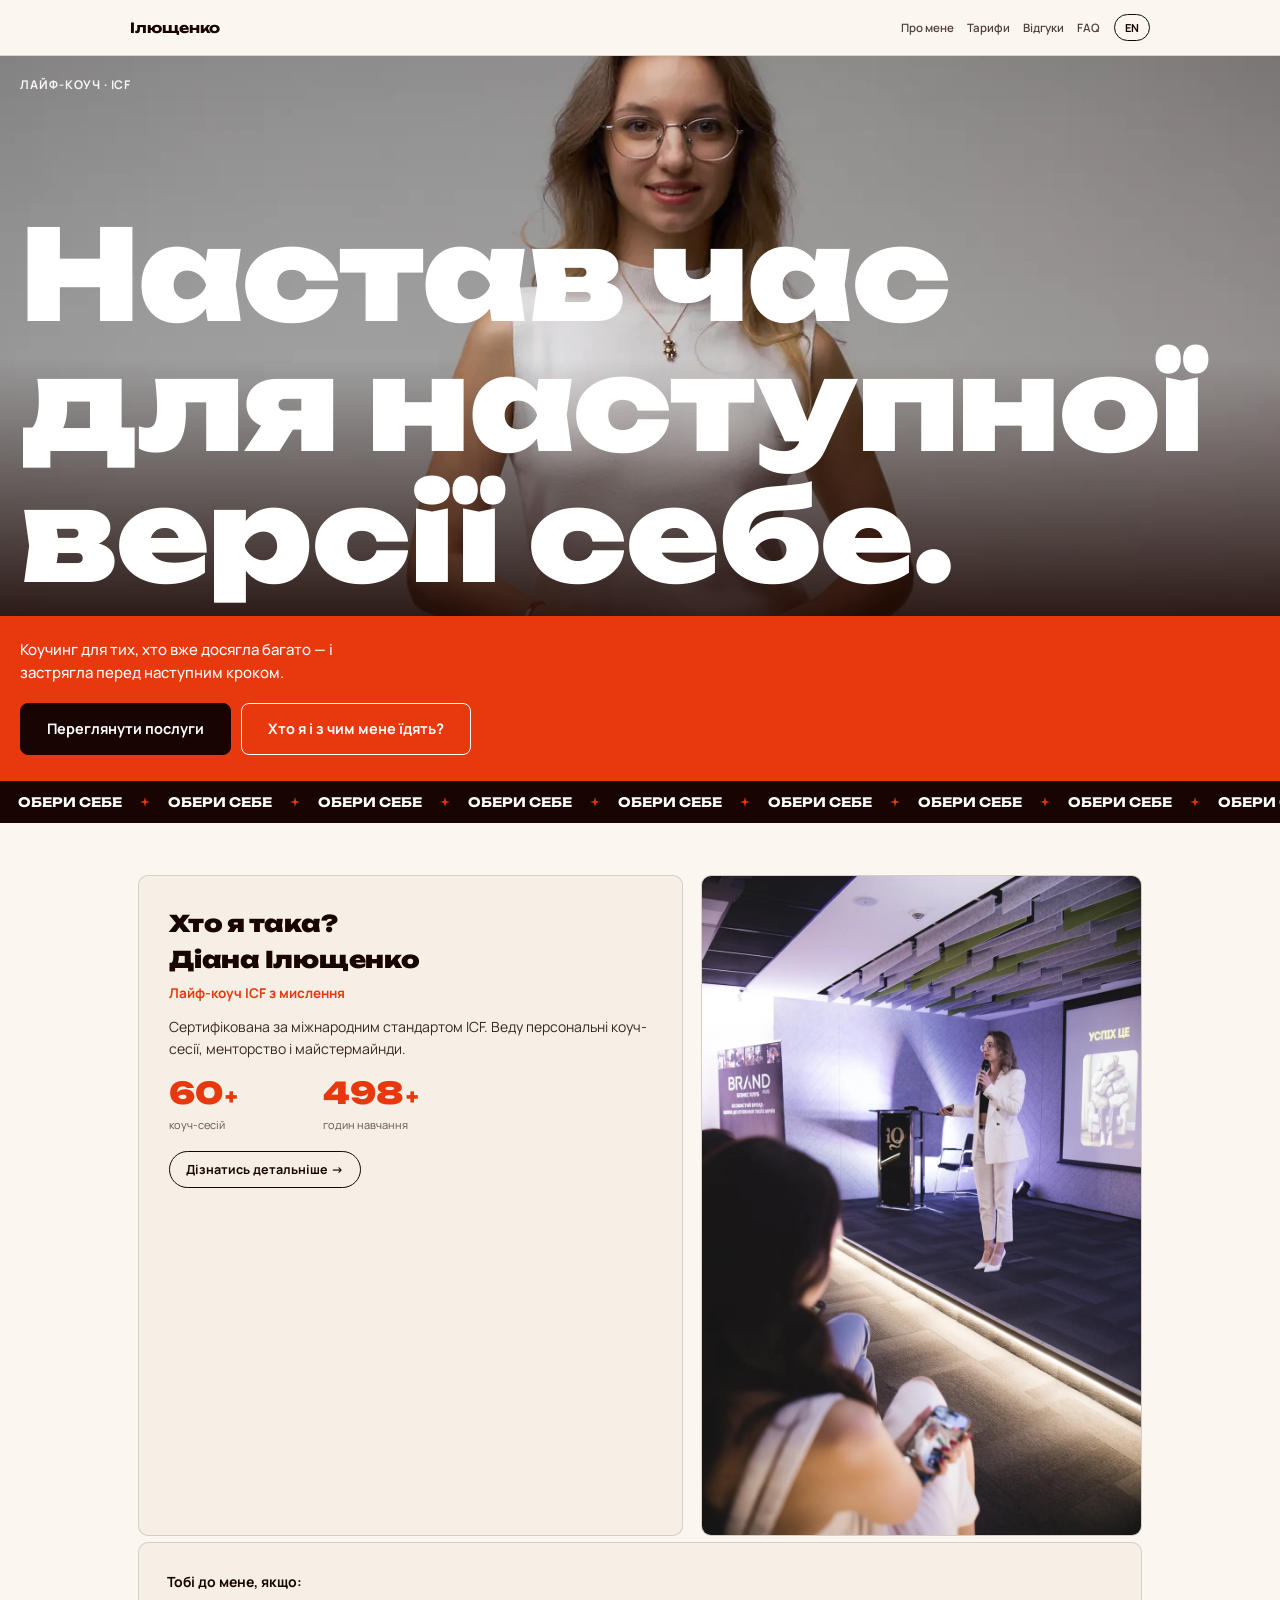
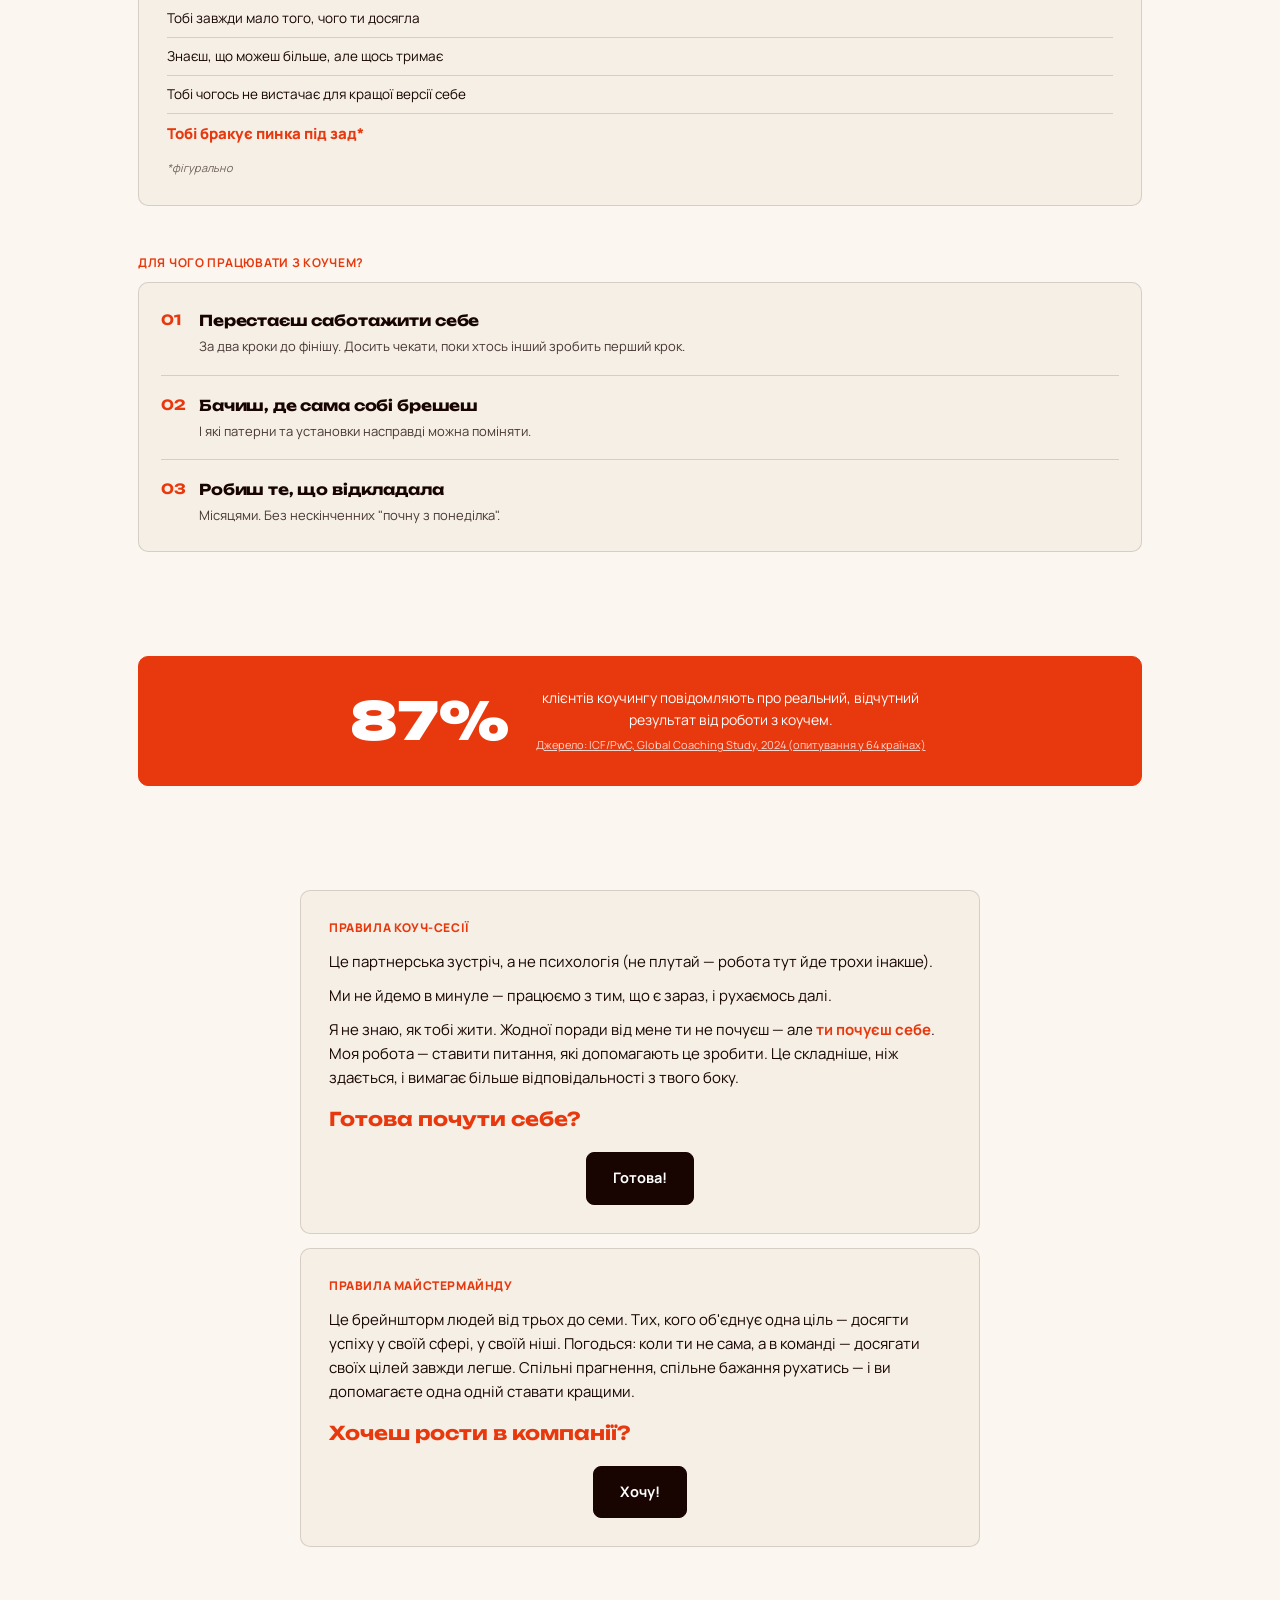
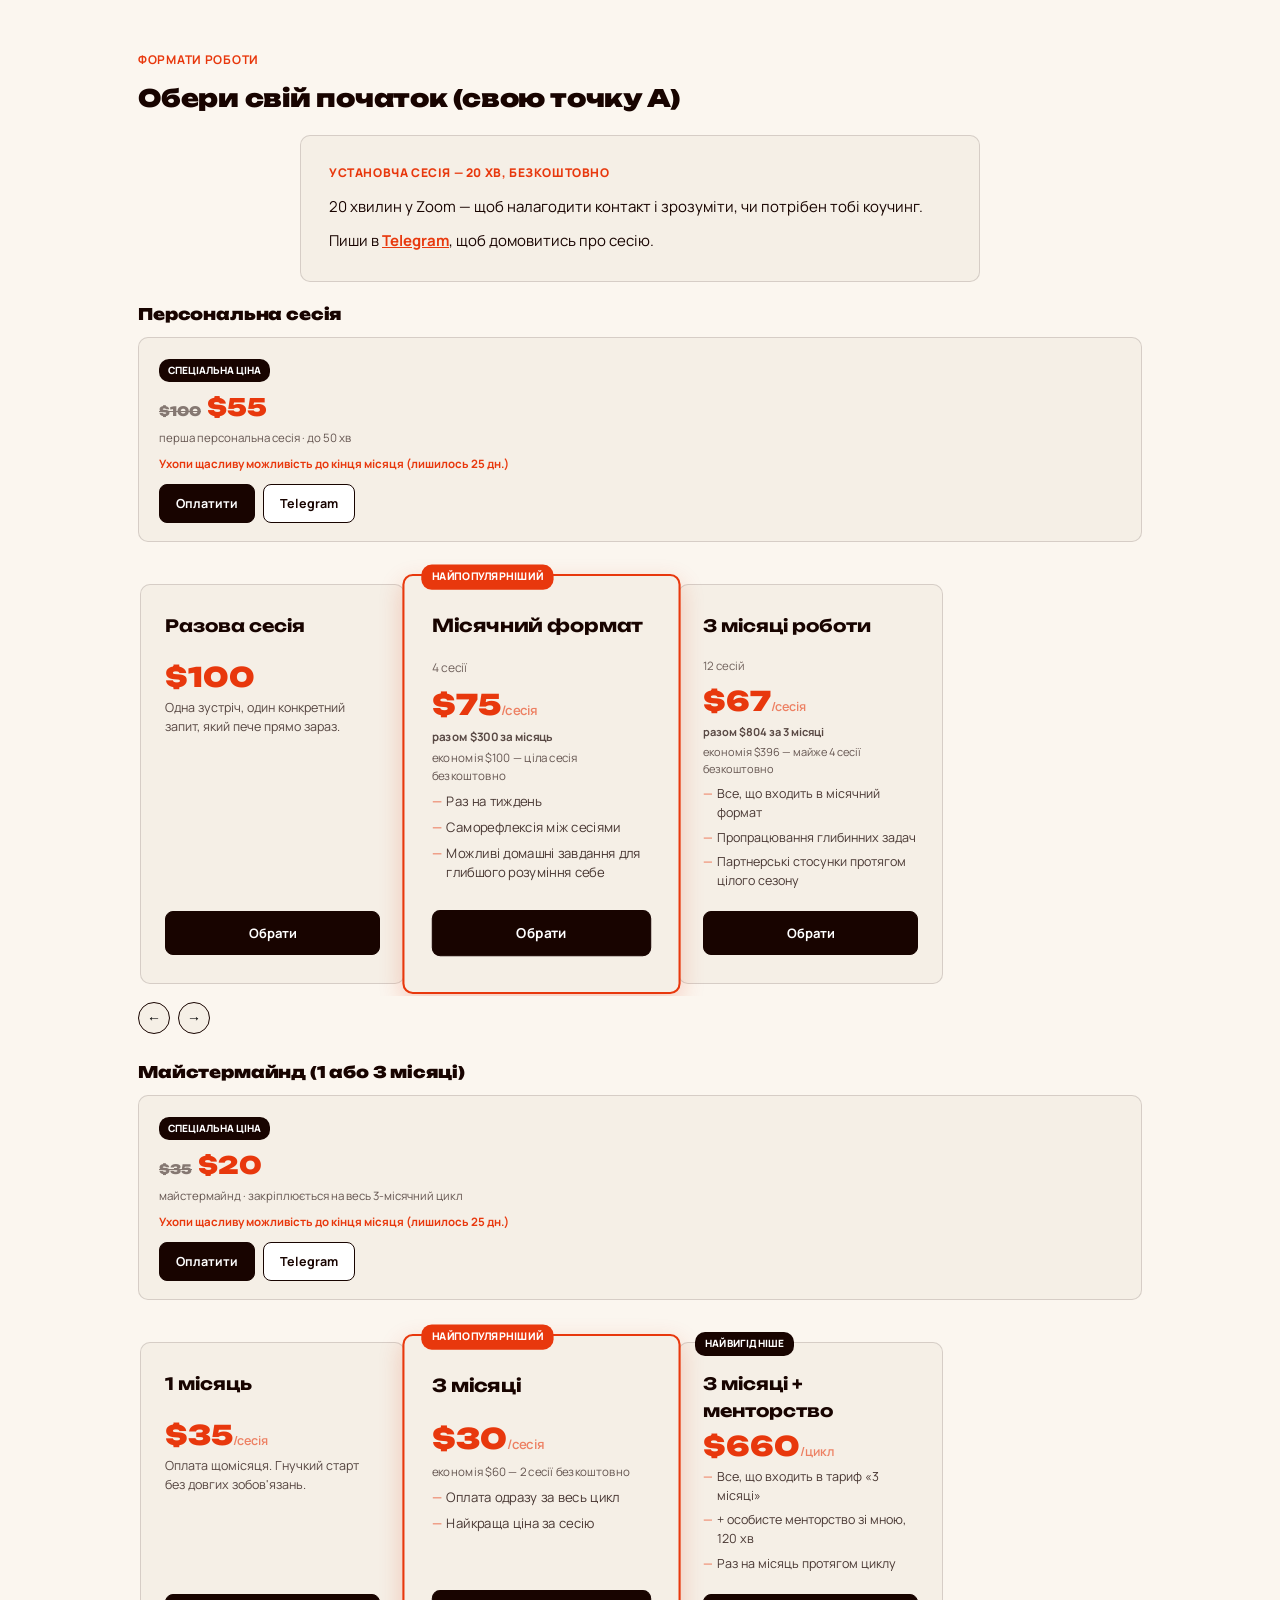
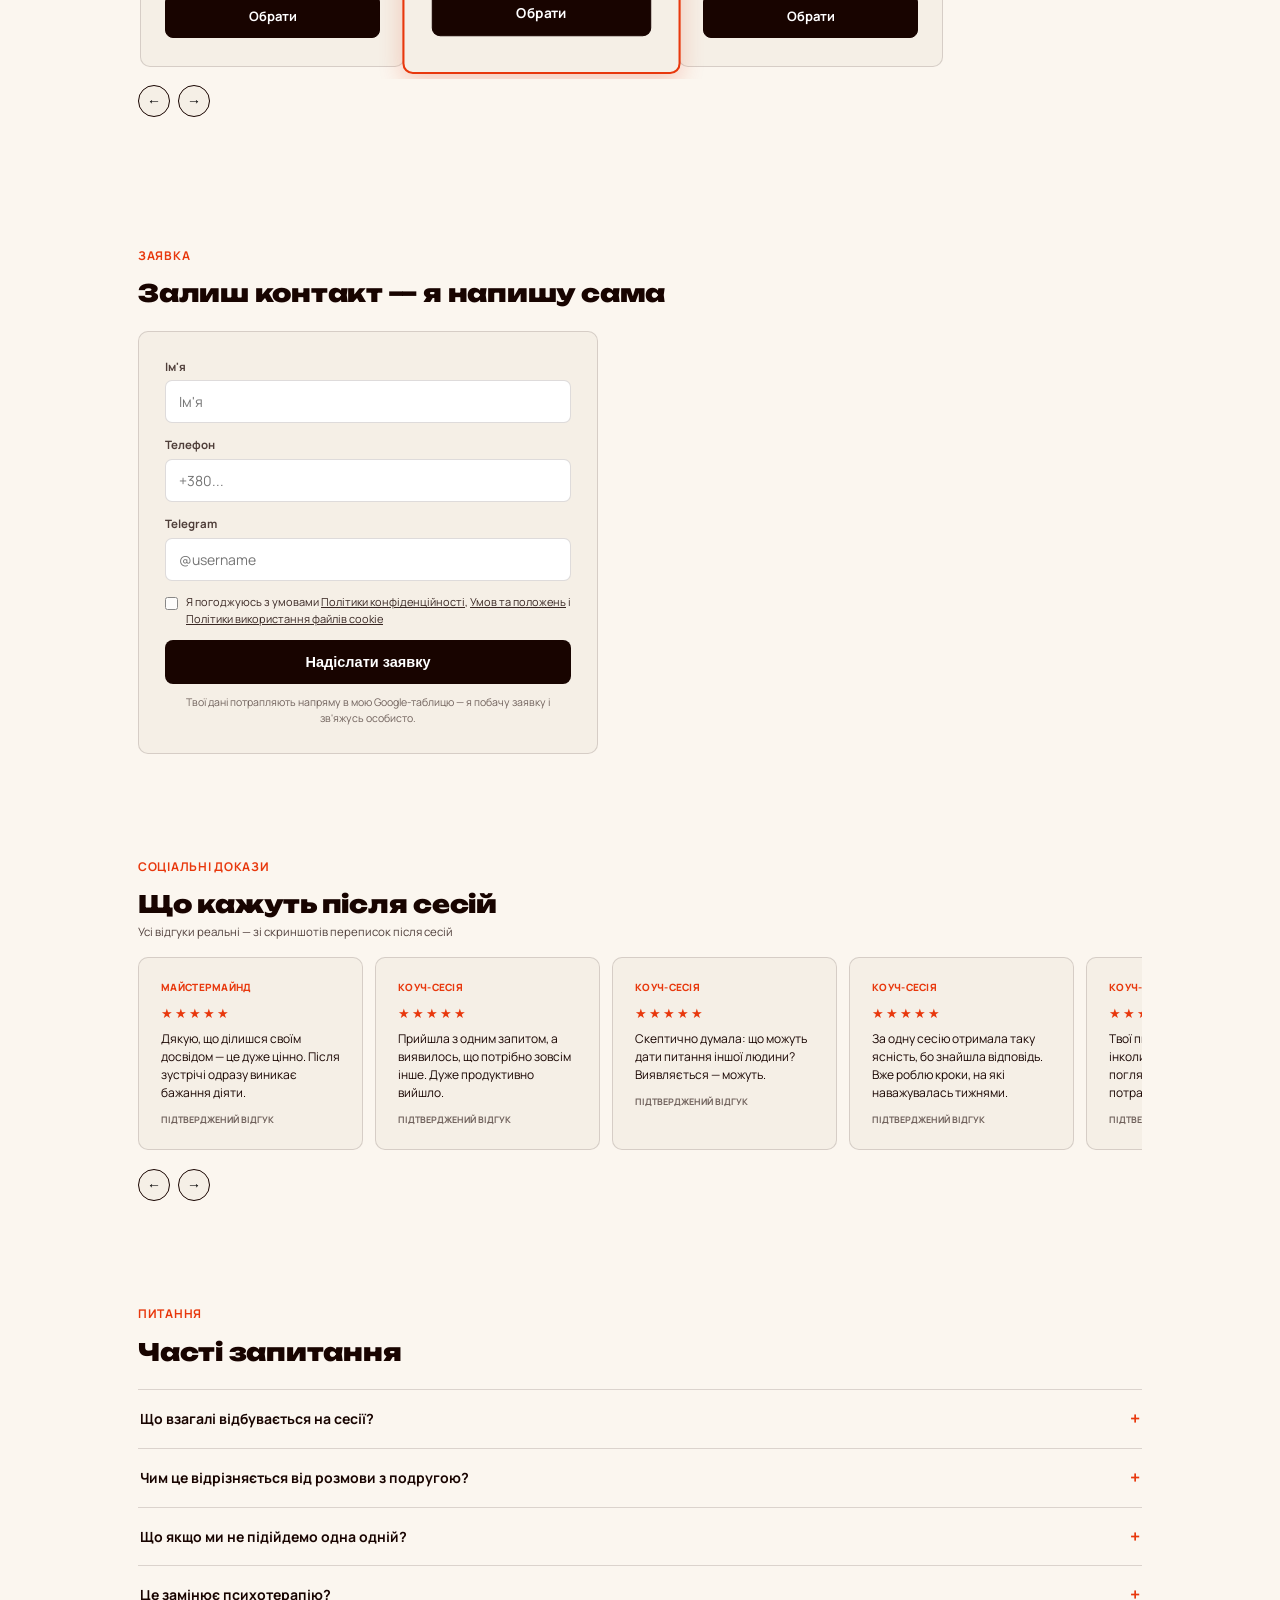
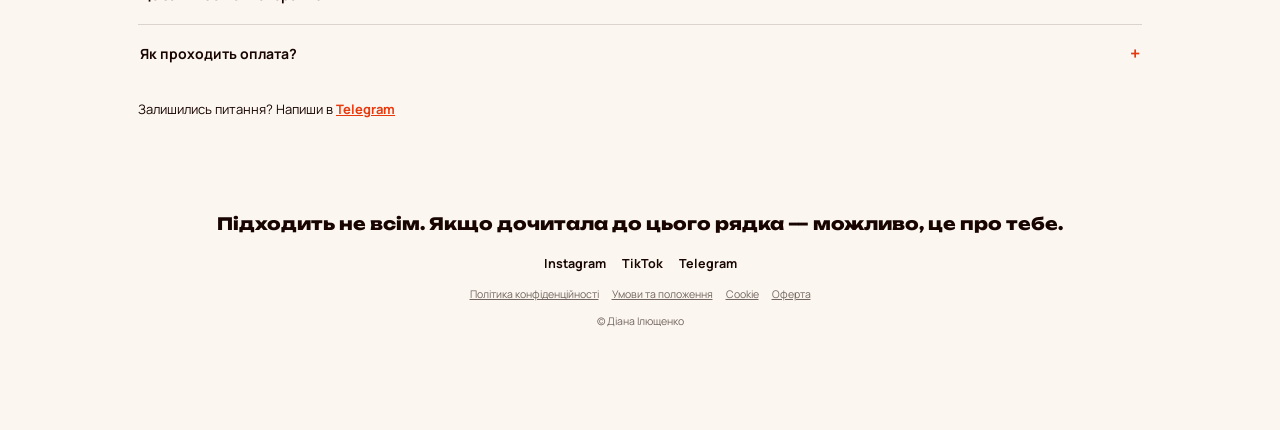
==== commit 96b654e4: "Performance + accessibility: WebP, responsive hero, preload, alt text - Hero & portrait served as We" ====
--- a/index.html
+++ b/index.html
@@ -14,8 +14,10 @@
 <link rel="icon" href="data:image/svg+xml,%3Csvg xmlns='http://www.w3.org/2000/svg' viewBox='0 0 100 100'%3E%3Crect width='100' height='100' rx='22' fill='%23E8380D'/%3E%3Ctext x='50' y='70' font-family='Georgia,serif' font-size='60' font-weight='700' fill='%23FBF6EF' text-anchor='middle'%3ED%3C/text%3E%3C/svg%3E">
 <link rel="preconnect" href="https://fonts.googleapis.com">
 <link rel="preconnect" href="https://fonts.gstatic.com" crossorigin>
-<link href="https://fonts.googleapis.com/css2?family=Unbounded:wght@500;700;900&family=Manrope:wght@400;500;600;700;800&display=swap" rel="stylesheet">
-<link rel="stylesheet" href="style.css?v=1">
+<link rel="preload" as="image" href="images/hero.webp" imagesrcset="images/hero-820.webp 820w, images/hero.webp 1400w" imagesizes="100vw" fetchpriority="high">
+<link rel="stylesheet" href="https://fonts.googleapis.com/css2?family=Unbounded:wght@500;700;900&family=Manrope:wght@400;500;600;700;800&display=swap" media="print" onload="this.media='all'">
+<noscript><link rel="stylesheet" href="https://fonts.googleapis.com/css2?family=Unbounded:wght@500;700;900&family=Manrope:wght@400;500;600;700;800&display=swap"></noscript>
+<link rel="stylesheet" href="style.css?v=2">
 
 <!-- ============ Google Analytics 4 ============
      Заміни G-XXXXXXXXXX на свій Measurement ID (див. README.md), потім прибери огортання коментарем. -->
@@ -46,7 +48,10 @@
 </header>
 
 <section class="hero" style="padding:0;">
-  <img src="images/hero.jpg">
+  <picture>
+    <source type="image/webp" srcset="images/hero-820.webp 820w, images/hero.webp 1400w" sizes="100vw">
+    <img src="images/hero.jpg" srcset="images/hero-820.jpg 820w, images/hero.jpg 1400w" sizes="100vw" alt="Діана Ілющенко — лайф-коуч ICF" fetchpriority="high" decoding="async">
+  </picture>
   <div class="tint2"></div>
   <div class="eyebrow" data-i18n="eyebrow"></div>
   <h1 class="hero-title" data-i18n="heroTitle"></h1>
@@ -77,7 +82,7 @@
         <button class="more-btn" id="openCred" data-i18n="credBtn"></button>
       </div>
     </div>
-    <div class="photo-frame card reveal"><img loading="lazy" src="images/diana.jpg" alt="Діана Ілющенко"></div>
+    <div class="photo-frame card reveal"><picture><source type="image/webp" srcset="images/diana.webp"><img loading="lazy" decoding="async" src="images/diana.jpg" alt="Діана Ілющенко"></picture></div>
   </div>
   <div class="wrap" style="margin-top:6px;">
     <div class="card reveal" style="padding:28px;">
@@ -335,11 +340,11 @@
     <h3 data-i18n="credTitle"></h3>
     <div class="cred-group">
       <div class="cg-label" data-i18n="credCertLabel"></div>
-      <div class="cred-item"><div class="t" data-i18n="cred0t"></div><div class="d" data-i18n="cred0d"></div><button class="more-btn" style="margin-top:8px;font-size:11px;padding:6px 12px;" onclick="toggleCert(this,'certImgLevel1')" data-i18n="showCert"></button><img id="certImgLevel1" loading="lazy" src="images/cert-level1.jpg" style="display:none;width:100%;border-radius:8px;margin-top:8px;border:1px solid var(--line);"></div>
-      <div class="cred-item"><div class="t" data-i18n="cred1t"></div><div class="d" data-i18n="cred1d"></div><button class="more-btn" style="margin-top:8px;font-size:11px;padding:6px 12px;" onclick="toggleCert(this,'certImgIcf')" data-i18n="showCert"></button><img id="certImgIcf" loading="lazy" src="images/cert-icf.jpg" style="display:none;width:100%;border-radius:8px;margin-top:8px;border:1px solid var(--line);"></div>
-      <div class="cred-item"><div class="t" data-i18n="cred2t"></div><div class="d" data-i18n="cred2d"></div><button class="more-btn" style="margin-top:8px;font-size:11px;padding:6px 12px;" onclick="toggleCert(this,'certImgMm')" data-i18n="showCert"></button><img id="certImgMm" loading="lazy" src="images/cert-mm.jpg" style="display:none;width:100%;border-radius:8px;margin-top:8px;border:1px solid var(--line);"></div>
-      <div class="cred-item"><div class="t" data-i18n="cred3t"></div><div class="d" data-i18n="cred3d"></div><button class="more-btn" style="margin-top:8px;font-size:11px;padding:6px 12px;" onclick="toggleCert(this,'certImgTrauma')" data-i18n="showCert"></button><img id="certImgTrauma" loading="lazy" src="images/cert-trauma.jpg" style="display:none;width:100%;border-radius:8px;margin-top:8px;border:1px solid var(--line);"></div>
-      <div class="cred-item"><div class="t" data-i18n="cred4t"></div><div class="d" data-i18n="cred4d"></div><button class="more-btn" style="margin-top:8px;font-size:11px;padding:6px 12px;" onclick="toggleCert(this,'certImgCoach')" data-i18n="showCert"></button><img id="certImgCoach" loading="lazy" src="images/cert-coach.jpg" style="display:none;width:100%;border-radius:8px;margin-top:8px;border:1px solid var(--line);"></div>
+      <div class="cred-item"><div class="t" data-i18n="cred0t"></div><div class="d" data-i18n="cred0d"></div><button class="more-btn" style="margin-top:8px;font-size:11px;padding:6px 12px;" onclick="toggleCert(this,'certImgLevel1')" data-i18n="showCert"></button><img id="certImgLevel1" alt="Сертифікат: Professional Coach, ICF Level 1" loading="lazy" src="images/cert-level1.jpg" style="display:none;width:100%;border-radius:8px;margin-top:8px;border:1px solid var(--line);"></div>
+      <div class="cred-item"><div class="t" data-i18n="cred1t"></div><div class="d" data-i18n="cred1d"></div><button class="more-btn" style="margin-top:8px;font-size:11px;padding:6px 12px;" onclick="toggleCert(this,'certImgIcf')" data-i18n="showCert"></button><img id="certImgIcf" alt="Сертифікат ICF" loading="lazy" src="images/cert-icf.jpg" style="display:none;width:100%;border-radius:8px;margin-top:8px;border:1px solid var(--line);"></div>
+      <div class="cred-item"><div class="t" data-i18n="cred2t"></div><div class="d" data-i18n="cred2d"></div><button class="more-btn" style="margin-top:8px;font-size:11px;padding:6px 12px;" onclick="toggleCert(this,'certImgMm')" data-i18n="showCert"></button><img id="certImgMm" alt="Сертифікат: майстермайнд" loading="lazy" src="images/cert-mm.jpg" style="display:none;width:100%;border-radius:8px;margin-top:8px;border:1px solid var(--line);"></div>
+      <div class="cred-item"><div class="t" data-i18n="cred3t"></div><div class="d" data-i18n="cred3d"></div><button class="more-btn" style="margin-top:8px;font-size:11px;padding:6px 12px;" onclick="toggleCert(this,'certImgTrauma')" data-i18n="showCert"></button><img id="certImgTrauma" alt="Сертифікат: робота з травмою" loading="lazy" src="images/cert-trauma.jpg" style="display:none;width:100%;border-radius:8px;margin-top:8px;border:1px solid var(--line);"></div>
+      <div class="cred-item"><div class="t" data-i18n="cred4t"></div><div class="d" data-i18n="cred4d"></div><button class="more-btn" style="margin-top:8px;font-size:11px;padding:6px 12px;" onclick="toggleCert(this,'certImgCoach')" data-i18n="showCert"></button><img id="certImgCoach" alt="Сертифікат коуча" loading="lazy" src="images/cert-coach.jpg" style="display:none;width:100%;border-radius:8px;margin-top:8px;border:1px solid var(--line);"></div>
     </div>
     <div class="cred-group">
       <div class="cg-label" data-i18n="credEduLabel"></div>
--- a/style.css
+++ b/style.css
@@ -170,3 +170,6 @@
     .photo-frame{aspect-ratio:5/4;}
     .manifesto{padding:22px;}
   }
+
+/* picture wrappers fill their frame (webp + fallback) */
+.hero picture,.photo-frame picture{display:block;width:100%;height:100%;}
